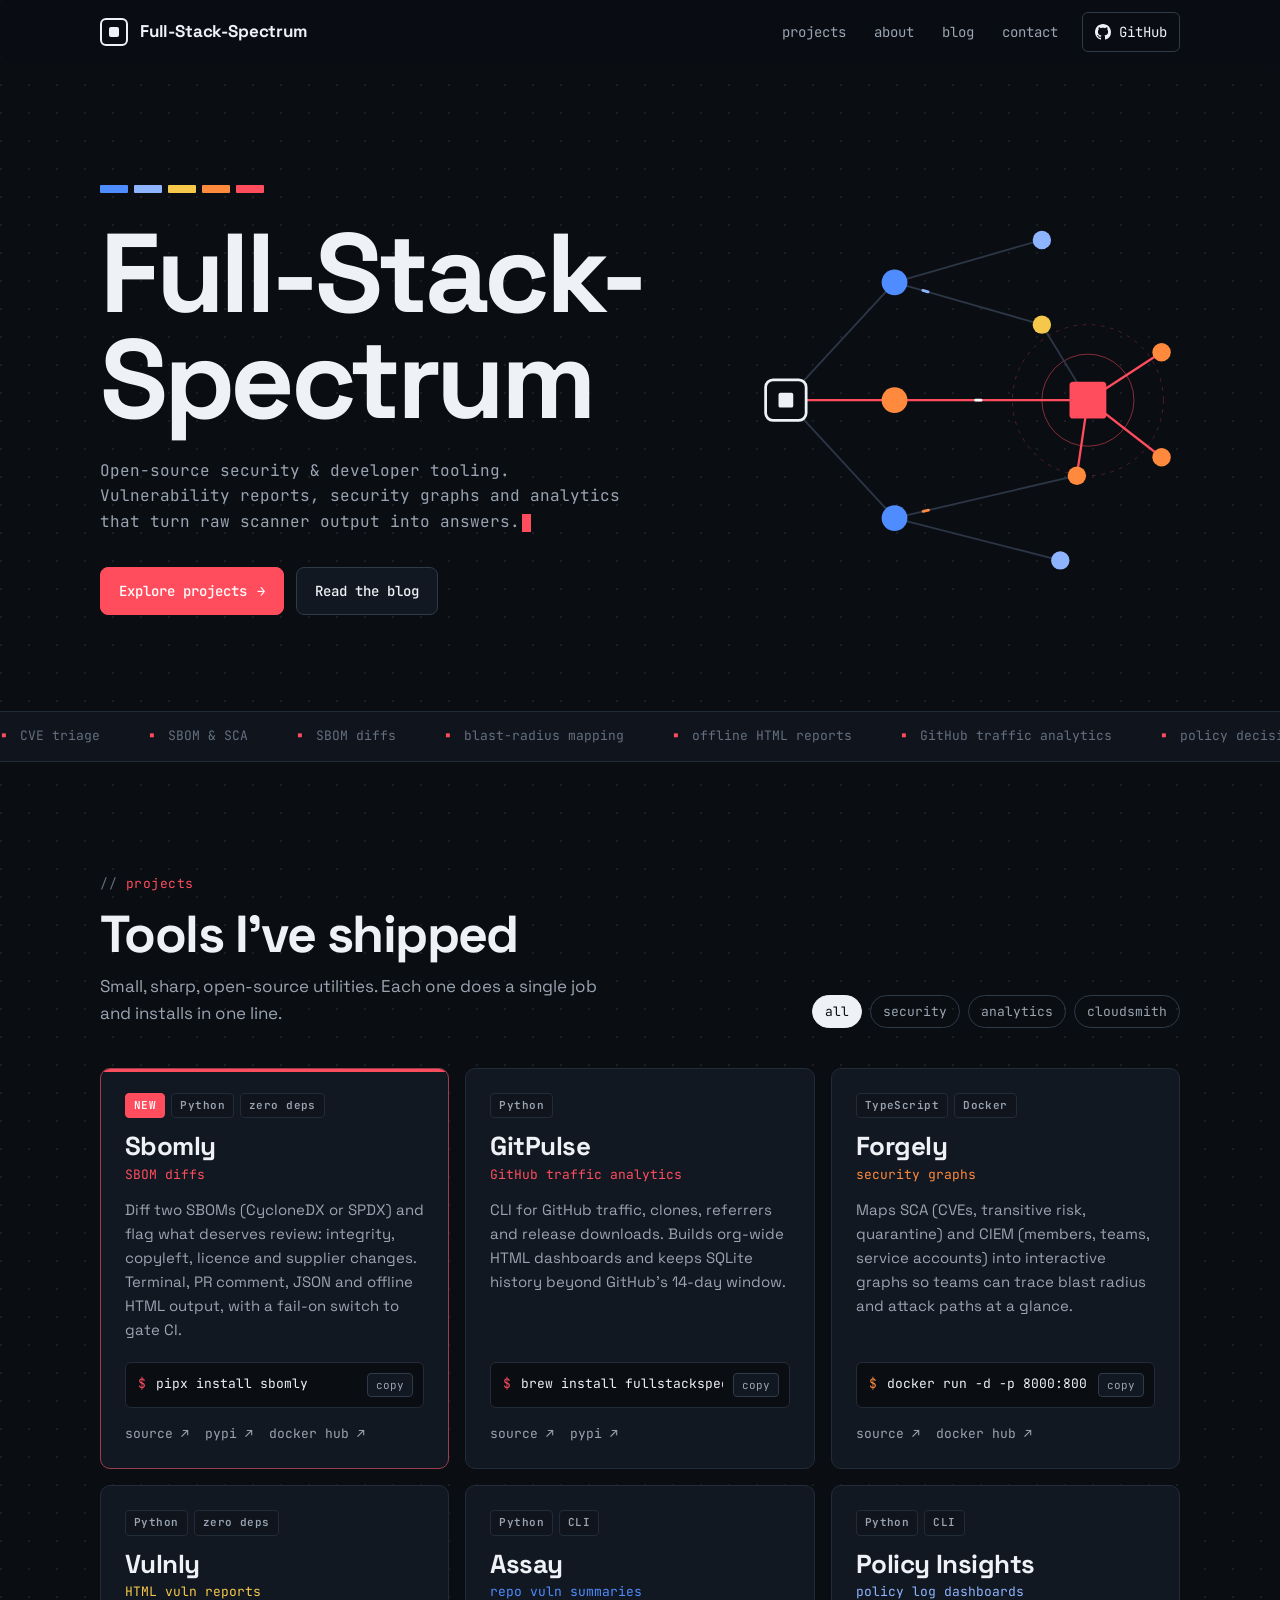
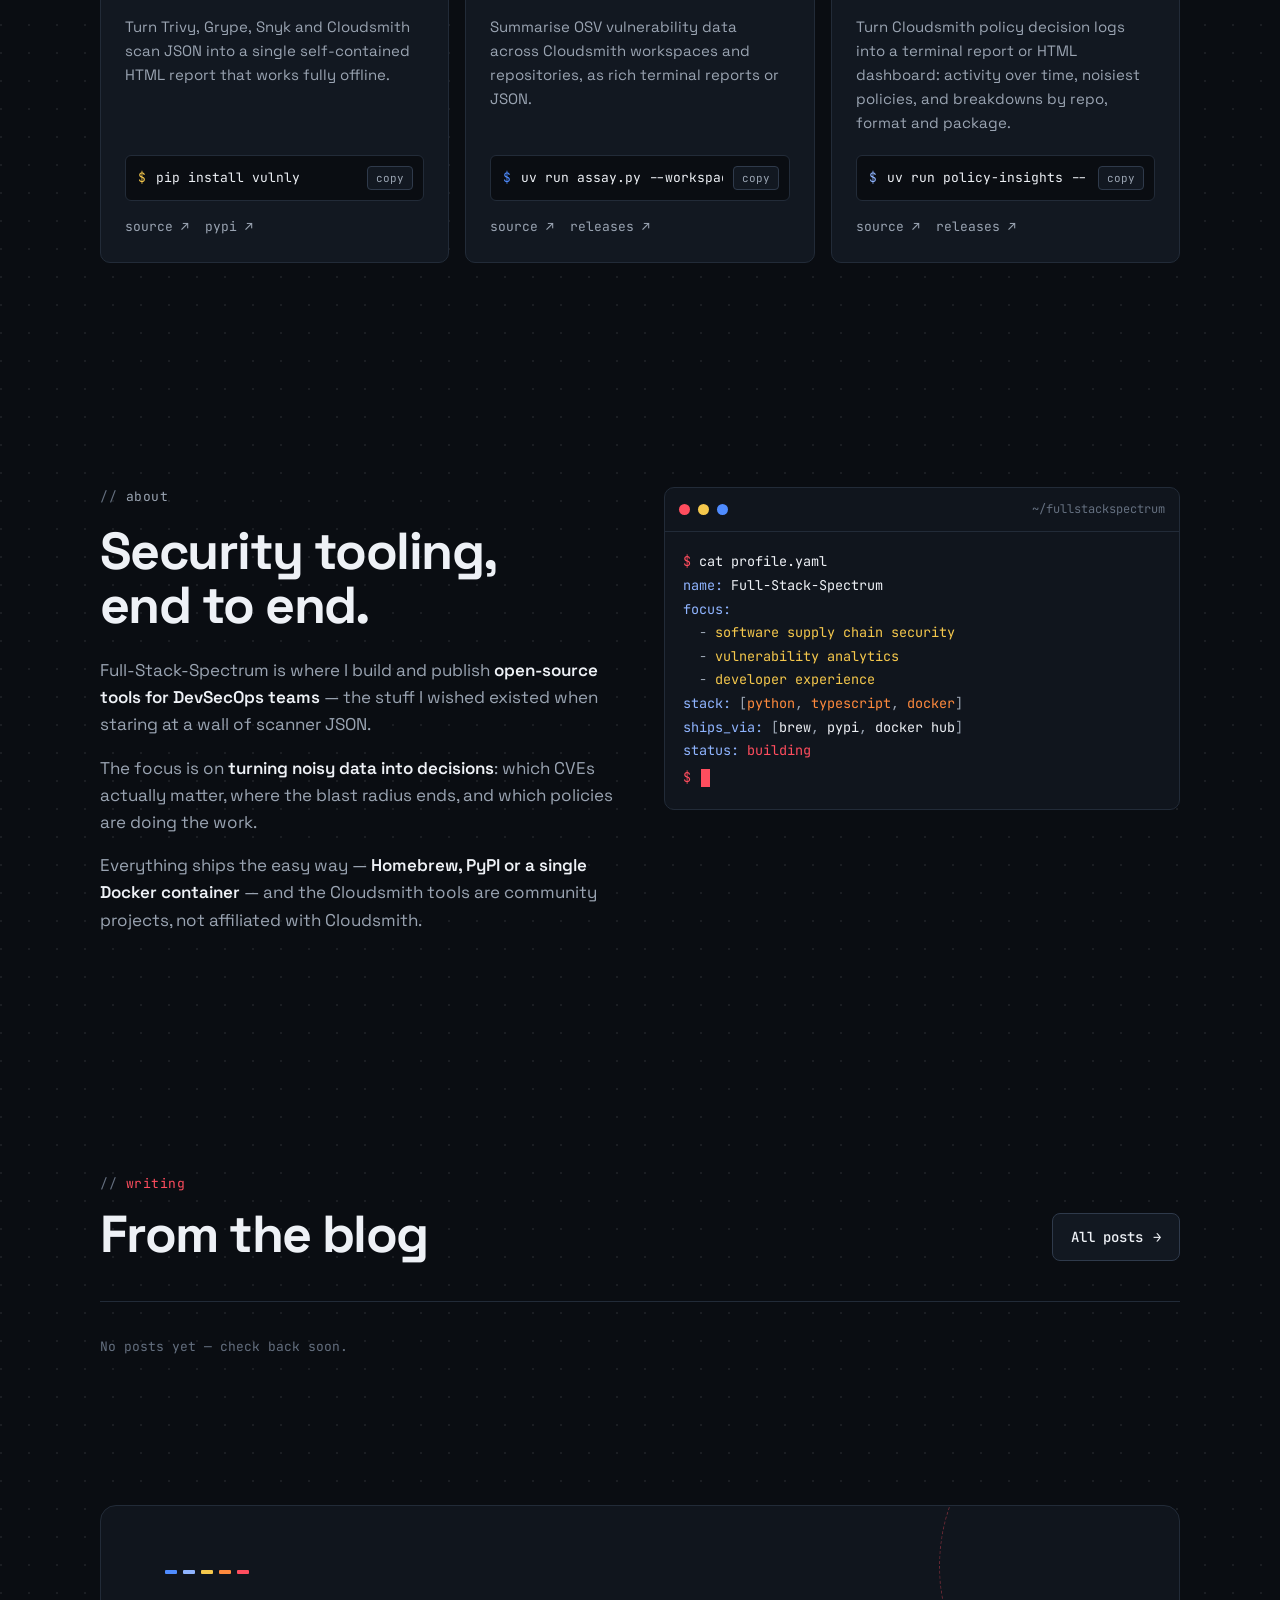
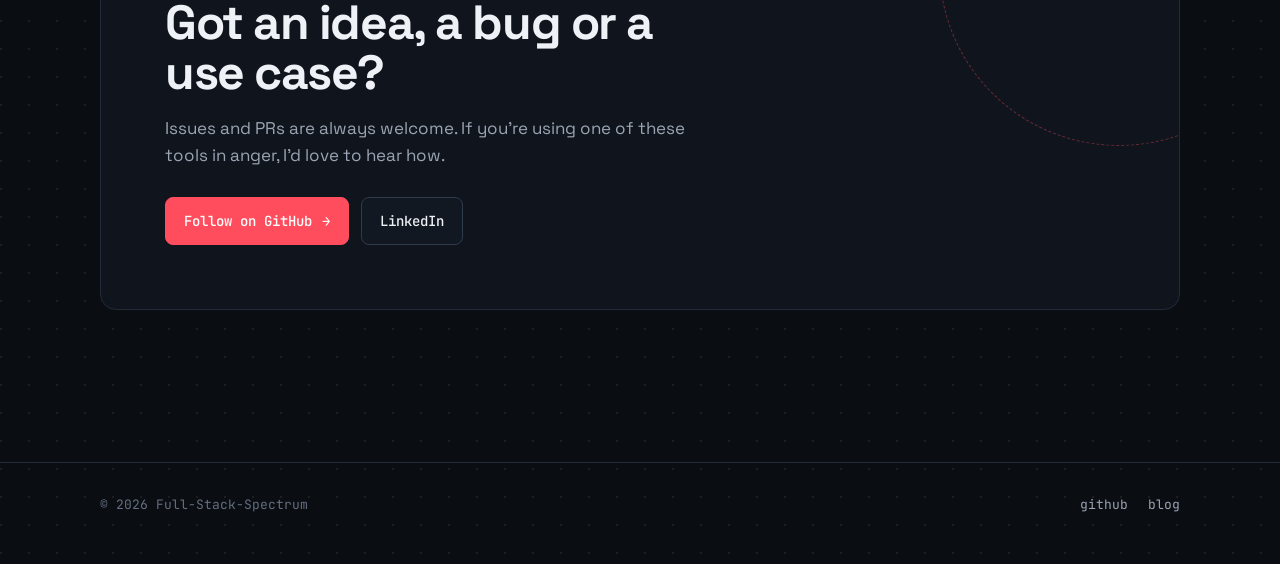
==== index.html @ 8c91f03c "Add Sbomly to the site Feature Sbomly as the newest project on the homepage and add a draft launch p" ====
<!doctype html>
<html lang="en">
<head>
  <meta charset="utf-8">
  <meta name="viewport" content="width=device-width, initial-scale=1">
  <title>Full-Stack-Spectrum — Open-source security &amp; developer tooling</title>
  <meta name="description" content="Full-Stack-Spectrum builds open-source security and developer tooling: Sbomly, GitPulse, Forgely, Vulnly, Assay and Policy Insights.">
  <meta name="theme-color" content="#0a0d12">
  <link rel="canonical" href="https://fullstackspectrum.com/">
  <link rel="icon" href="/assets/img/favicon.svg" type="image/svg+xml">

  <meta property="og:type" content="website">
  <meta property="og:title" content="Full-Stack-Spectrum">
  <meta property="og:description" content="Open-source security & developer tooling.">
  <meta property="og:url" content="https://fullstackspectrum.com/">
  <meta property="og:image" content="https://fullstackspectrum.com/assets/img/og-banner.png">
  <meta name="twitter:card" content="summary_large_image">

  <link rel="preconnect" href="https://fonts.googleapis.com">
  <link rel="preconnect" href="https://fonts.gstatic.com" crossorigin>
  <link href="https://fonts.googleapis.com/css2?family=JetBrains+Mono:wght@400;500;600&family=Space+Grotesk:wght@400;500;600;700&display=swap" rel="stylesheet">
  <link rel="stylesheet" href="/assets/css/style.css">
</head>
<body>

<header class="site-header">
  <div class="wrap">
    <a class="brand" href="/" aria-label="Full-Stack-Spectrum home">
      <span class="brand-mark" aria-hidden="true"></span>
      <span>Full-Stack-Spectrum</span>
    </a>
    <button class="nav-toggle" aria-label="Open menu" aria-expanded="false" aria-controls="nav">
      <svg width="18" height="18" viewBox="0 0 18 18" fill="none" stroke="currentColor" stroke-width="2"><path d="M2 5h14M2 13h14"/></svg>
    </button>
    <nav class="nav" id="nav">
      <a href="#projects">projects</a>
      <a href="#about">about</a>
      <a href="/blog/">blog</a>
      <a href="#contact">contact</a>
      <a class="nav-gh" href="https://github.com/fullstackspectrum" target="_blank" rel="noopener">
        <svg width="16" height="16" viewBox="0 0 16 16" fill="currentColor" aria-hidden="true"><path d="M8 0C3.58 0 0 3.58 0 8c0 3.54 2.29 6.53 5.47 7.59.4.07.55-.17.55-.38 0-.19-.01-.82-.01-1.49-2.01.37-2.53-.49-2.69-.94-.09-.23-.48-.94-.82-1.13-.28-.15-.68-.52-.01-.53.63-.01 1.08.58 1.23.82.72 1.21 1.87.87 2.33.66.07-.52.28-.87.51-1.07-1.78-.2-3.64-.89-3.64-3.95 0-.87.31-1.59.82-2.15-.08-.2-.36-1.02.08-2.12 0 0 .67-.21 2.2.82.64-.18 1.32-.27 2-.27.68 0 1.36.09 2 .27 1.53-1.04 2.2-.82 2.2-.82.44 1.1.16 1.92.08 2.12.51.56.82 1.27.82 2.15 0 3.07-1.87 3.75-3.65 3.95.29.25.54.73.54 1.48 0 1.07-.01 1.93-.01 2.2 0 .21.15.46.55.38A8.013 8.013 0 0016 8c0-4.42-3.58-8-8-8z"/></svg>
        GitHub
      </a>
    </nav>
  </div>
</header>

<main>

  <!-- Hero -->
  <section class="hero">
    <div class="wrap">
      <div>
        <div class="spectrum" aria-hidden="true"><span></span><span></span><span></span><span></span><span></span></div>
        <h1>Full-Stack-<br>Spectrum</h1>
        <p class="hero-lede">Open-source security &amp; developer tooling. Vulnerability reports, security graphs and analytics that turn raw scanner output into answers.<span class="cursor" aria-hidden="true"></span></p>
        <div class="hero-ctas">
          <a class="btn btn--primary" href="#projects">Explore projects <span class="arrow">→</span></a>
          <a class="btn" href="/blog/">Read the blog</a>
        </div>
      </div>

      <svg class="hero-graph" viewBox="0 0 480 400" role="img" aria-label="Dependency graph illustration">
        <circle class="ring ring--dash" cx="380" cy="200" r="82"/>
        <circle class="ring" cx="380" cy="200" r="50"/>

        <!-- edges -->
        <line class="edge" x1="52" y1="200" x2="170" y2="72"/>
        <line class="edge" x1="52" y1="200" x2="170" y2="328"/>
        <line class="edge" x1="170" y1="72" x2="330" y2="26"/>
        <line class="edge" x1="170" y1="72" x2="330" y2="118"/>
        <line class="edge" x1="330" y1="118" x2="380" y2="200"/>
        <line class="edge" x1="170" y1="328" x2="368" y2="282"/>
        <line class="edge" x1="170" y1="328" x2="350" y2="374"/>
        <line class="edge edge--hot" x1="52" y1="200" x2="380" y2="200"/>
        <line class="edge edge--hot" x1="380" y1="200" x2="460" y2="148"/>
        <line class="edge edge--hot" x1="380" y1="200" x2="460" y2="262"/>
        <line class="edge edge--hot" x1="380" y1="200" x2="368" y2="282"/>

        <!-- travelling pulses -->
        <path class="pulse" d="M52 200 L380 200" stroke="#fff" fill="none"/>
        <path class="pulse" d="M52 200 L170 72 L330 118" stroke="#8fb4ff" fill="none" style="animation-delay:-1.4s"/>
        <path class="pulse" d="M52 200 L170 328 L368 282" stroke="#ff8a3d" fill="none" style="animation-delay:-2.2s"/>

        <!-- nodes -->
        <g class="node"><rect x="30" y="178" width="44" height="44" rx="8" fill="#0a0d12" stroke="#eef1f6" stroke-width="3"/><rect x="44" y="192" width="16" height="16" rx="2" fill="#eef1f6"/></g>
        <circle class="node" cx="170" cy="72" r="14" fill="#4f8cff"/>
        <circle class="node" cx="170" cy="200" r="14" fill="#ff8a3d"/>
        <circle class="node" cx="170" cy="328" r="14" fill="#4f8cff"/>
        <circle class="node" cx="330" cy="26" r="10" fill="#8fb4ff"/>
        <circle class="node" cx="330" cy="118" r="10" fill="#f5c84c"/>
        <circle class="node" cx="368" cy="282" r="10" fill="#ff8a3d"/>
        <circle class="node" cx="350" cy="374" r="10" fill="#8fb4ff"/>
        <circle class="node" cx="460" cy="148" r="10" fill="#ff8a3d"/>
        <circle class="node" cx="460" cy="262" r="10" fill="#ff8a3d"/>
        <rect class="core" x="360" y="180" width="40" height="40" rx="4" fill="#ff4d5e"/>
      </svg>
    </div>
  </section>

  <div class="ticker" aria-hidden="true">
    <div class="ticker-track">
      <span>CVE triage</span><span>SBOM &amp; SCA</span><span>SBOM diffs</span><span>blast-radius mapping</span><span>offline HTML reports</span><span>GitHub traffic analytics</span><span>policy decision logs</span><span>Trivy · Grype · Snyk</span><span>OSV data</span><span>Docker · Homebrew · PyPI</span>
      <span>CVE triage</span><span>SBOM &amp; SCA</span><span>SBOM diffs</span><span>blast-radius mapping</span><span>offline HTML reports</span><span>GitHub traffic analytics</span><span>policy decision logs</span><span>Trivy · Grype · Snyk</span><span>OSV data</span><span>Docker · Homebrew · PyPI</span>
    </div>
  </div>

  <!-- Projects -->
  <section class="section" id="projects">
    <div class="wrap">
      <div class="section-head">
        <div>
          <p class="eyebrow">projects</p>
          <h2>Tools I've shipped</h2>
          <p class="section-sub">Small, sharp, open-source utilities. Each one does a single job and installs in one line.</p>
        </div>
        <div class="filters" role="group" aria-label="Filter projects">
          <button class="filter" data-filter="all" aria-pressed="true">all</button>
          <button class="filter" data-filter="security" aria-pressed="false">security</button>
          <button class="filter" data-filter="analytics" aria-pressed="false">analytics</button>
          <button class="filter" data-filter="cloudsmith" aria-pressed="false">cloudsmith</button>
        </div>
      </div>

      <div class="projects">

        <article class="card card--featured reveal" style="--accent: var(--red)" data-tags="security" data-repo="sbomly">
          <div class="card-top">
            <div class="card-tags"><span class="tag tag--new">NEW</span><span class="tag">Python</span><span class="tag">zero deps</span></div>
            <span class="stars" data-stars></span>
          </div>
          <h3><a href="https://github.com/fullstackspectrum/sbomly" target="_blank" rel="noopener">Sbomly</a></h3>
          <p class="card-kicker">SBOM diffs</p>
          <p class="card-desc">Diff two SBOMs (CycloneDX or SPDX) and flag what deserves review: integrity, copyleft, licence and supplier changes. Terminal, PR comment, JSON and offline HTML output, with a fail-on switch to gate CI.</p>
          <div class="install"><span class="prompt">$</span><code>pipx install sbomly</code><button class="copy" type="button">copy</button></div>
          <div class="card-links"><a href="https://github.com/fullstackspectrum/sbomly" target="_blank" rel="noopener">source ↗</a><a href="https://pypi.org/project/sbomly/" target="_blank" rel="noopener">pypi ↗</a><a href="https://hub.docker.com/r/fullstackspectrum/sbomly" target="_blank" rel="noopener">docker hub ↗</a></div>
        </article>

        <article class="card reveal" style="--accent: var(--red)" data-tags="analytics" data-repo="gitpulse">
          <div class="card-top">
            <div class="card-tags"><span class="tag">Python</span></div>
            <span class="stars" data-stars></span>
          </div>
          <h3><a href="https://github.com/fullstackspectrum/gitpulse" target="_blank" rel="noopener">GitPulse</a></h3>
          <p class="card-kicker">GitHub traffic analytics</p>
          <p class="card-desc">CLI for GitHub traffic, clones, referrers and release downloads. Builds org-wide HTML dashboards and keeps SQLite history beyond GitHub's 14-day window.</p>
          <div class="install"><span class="prompt">$</span><code>brew install fullstackspectrum/gitpulse/gitpulse</code><button class="copy" type="button">copy</button></div>
          <div class="card-links"><a href="https://github.com/fullstackspectrum/gitpulse" target="_blank" rel="noopener">source ↗</a><a href="https://pypi.org/project/gitpulse-analytics/" target="_blank" rel="noopener">pypi ↗</a></div>
        </article>

        <article class="card reveal" style="--accent: var(--orange)" data-tags="security cloudsmith" data-repo="Forgely">
          <div class="card-top">
            <div class="card-tags"><span class="tag">TypeScript</span><span class="tag">Docker</span></div>
            <span class="stars" data-stars></span>
          </div>
          <h3><a href="https://github.com/fullstackspectrum/Forgely" target="_blank" rel="noopener">Forgely</a></h3>
          <p class="card-kicker">security graphs</p>
          <p class="card-desc">Maps SCA (CVEs, transitive risk, quarantine) and CIEM (members, teams, service accounts) into interactive graphs so teams can trace blast radius and attack paths at a glance.</p>
          <div class="install"><span class="prompt">$</span><code>docker run -d -p 8000:8000 fullstackspectrum/forgely:latest</code><button class="copy" type="button">copy</button></div>
          <div class="card-links"><a href="https://github.com/fullstackspectrum/Forgely" target="_blank" rel="noopener">source ↗</a><a href="https://hub.docker.com/r/fullstackspectrum/forgely" target="_blank" rel="noopener">docker hub ↗</a></div>
        </article>

        <article class="card reveal" style="--accent: var(--yellow)" data-tags="security" data-repo="Vulnly">
          <div class="card-top">
            <div class="card-tags"><span class="tag">Python</span><span class="tag">zero deps</span></div>
            <span class="stars" data-stars></span>
          </div>
          <h3><a href="https://github.com/fullstackspectrum/Vulnly" target="_blank" rel="noopener">Vulnly</a></h3>
          <p class="card-kicker">HTML vuln reports</p>
          <p class="card-desc">Turn Trivy, Grype, Snyk and Cloudsmith scan JSON into a single self-contained HTML report that works fully offline.</p>
          <div class="install"><span class="prompt">$</span><code>pip install vulnly</code><button class="copy" type="button">copy</button></div>
          <div class="card-links"><a href="https://github.com/fullstackspectrum/Vulnly" target="_blank" rel="noopener">source ↗</a><a href="https://pypi.org/project/vulnly/" target="_blank" rel="noopener">pypi ↗</a></div>
        </article>

        <article class="card reveal" style="--accent: var(--blue)" data-tags="security cloudsmith" data-repo="Assay">
          <div class="card-top">
            <div class="card-tags"><span class="tag">Python</span><span class="tag">CLI</span></div>
            <span class="stars" data-stars></span>
          </div>
          <h3><a href="https://github.com/fullstackspectrum/Assay" target="_blank" rel="noopener">Assay</a></h3>
          <p class="card-kicker">repo vuln summaries</p>
          <p class="card-desc">Summarise OSV vulnerability data across Cloudsmith workspaces and repositories, as rich terminal reports or JSON.</p>
          <div class="install"><span class="prompt">$</span><code>uv run assay.py --workspace &lt;workspace&gt;</code><button class="copy" type="button">copy</button></div>
          <div class="card-links"><a href="https://github.com/fullstackspectrum/Assay" target="_blank" rel="noopener">source ↗</a><a href="https://github.com/fullstackspectrum/Assay/releases/latest" target="_blank" rel="noopener">releases ↗</a></div>
        </article>

        <article class="card reveal" style="--accent: var(--blue-soft)" data-tags="analytics cloudsmith" data-repo="policy-insights">
          <div class="card-top">
            <div class="card-tags"><span class="tag">Python</span><span class="tag">CLI</span></div>
            <span class="stars" data-stars></span>
          </div>
          <h3><a href="https://github.com/fullstackspectrum/policy-insights" target="_blank" rel="noopener">Policy Insights</a></h3>
          <p class="card-kicker">policy log dashboards</p>
          <p class="card-desc">Turn Cloudsmith policy decision logs into a terminal report or HTML dashboard: activity over time, noisiest policies, and breakdowns by repo, format and package.</p>
          <div class="install"><span class="prompt">$</span><code>uv run policy-insights --help</code><button class="copy" type="button">copy</button></div>
          <div class="card-links"><a href="https://github.com/fullstackspectrum/policy-insights" target="_blank" rel="noopener">source ↗</a><a href="https://github.com/fullstackspectrum/policy-insights/releases/latest" target="_blank" rel="noopener">releases ↗</a></div>
        </article>

      </div>
    </div>
  </section>

  <!-- About -->
  <section class="section" id="about">
    <div class="wrap about-grid">
      <div class="about-copy reveal">
        <p class="eyebrow">about</p>
        <h2 style="margin-bottom:24px">Security tooling,<br>end to end.</h2>
        <p>Full-Stack-Spectrum is where I build and publish <strong>open-source tools for DevSecOps teams</strong> — the stuff I wished existed when staring at a wall of scanner JSON.</p>
        <p>The focus is on <strong>turning noisy data into decisions</strong>: which CVEs actually matter, where the blast radius ends, and which policies are doing the work.</p>
        <p>Everything ships the easy way — <strong>Homebrew, PyPI or a single Docker container</strong> — and the Cloudsmith tools are community projects, not affiliated with Cloudsmith.</p>
      </div>
      <div class="terminal reveal" aria-label="Profile summary">
        <div class="terminal-bar"><i></i><i></i><i></i><span>~/fullstackspectrum</span></div>
<pre><span class="c-p">$</span> <span class="c-v">cat profile.yaml</span>
<span class="c-k">name:</span> <span class="c-v">Full-Stack-Spectrum</span>
<span class="c-k">focus:</span>
  - <span class="c-y">software supply chain security</span>
  - <span class="c-y">vulnerability analytics</span>
  - <span class="c-y">developer experience</span>
<span class="c-k">stack:</span> [<span class="c-o">python</span>, <span class="c-o">typescript</span>, <span class="c-o">docker</span>]
<span class="c-k">ships_via:</span> [<span class="c-v">brew</span>, <span class="c-v">pypi</span>, <span class="c-v">docker hub</span>]
<span class="c-k">status:</span> <span class="c-p">building</span>
<span class="c-p">$</span> <span class="hero-lede" style="margin:0"><span class="cursor"></span></span></pre>
      </div>
    </div>
  </section>

  <!-- Blog -->
  <section class="section" id="blog">
    <div class="wrap">
      <div class="section-head">
        <div>
          <p class="eyebrow">writing</p>
          <h2>From the blog</h2>
        </div>
        <a class="btn" href="/blog/">All posts <span class="arrow">→</span></a>
      </div>
      <div class="posts" data-posts data-limit="3"></div>
    </div>
  </section>

  <!-- Contact -->
  <section class="section" id="contact" style="padding-top:0">
    <div class="wrap">
      <div class="cta reveal">
        <div class="spectrum spectrum--sm" aria-hidden="true" style="margin-bottom:24px"><span></span><span></span><span></span><span></span><span></span></div>
        <h2>Got an idea, a bug or a use case?</h2>
        <p>Issues and PRs are always welcome. If you're using one of these tools in anger, I'd love to hear how.</p>
        <div class="hero-ctas">
          <a class="btn btn--primary" href="https://github.com/fullstackspectrum" target="_blank" rel="noopener">Follow on GitHub <span class="arrow">→</span></a>
          <a class="btn" href="https://www.linkedin.com/" target="_blank" rel="noopener">LinkedIn</a>
        </div>
      </div>
    </div>
  </section>

</main>

<footer class="site-footer">
  <div class="wrap">
    <p>© <span data-year></span> Full-Stack-Spectrum</p>
    <div class="footer-links">
      <a href="https://github.com/fullstackspectrum" target="_blank" rel="noopener">github</a>
      <a href="/blog/">blog</a>
    </div>
  </div>
</footer>

<script src="/assets/js/posts.js"></script>
<script src="/assets/js/main.js"></script>
</body>
</html>
---- assets/css/style.css ----
/* ==========================================================================
   Full-Stack-Spectrum — site styles
   Palette pulled from the LinkedIn banner.
   ========================================================================== */

:root {
  --bg: #0a0d12;
  --bg-elev: #10151d;
  --bg-card: #121821;
  --line: #222b38;
  --line-strong: #2f3a4b;
  --text: #eef1f6;
  --text-dim: #9aa4b2;
  --text-faint: #646f7f;

  --blue: #4f8cff;
  --blue-soft: #8fb4ff;
  --yellow: #f5c84c;
  --orange: #ff8a3d;
  --red: #ff4d5e;

  --font-display: "Space Grotesk", system-ui, sans-serif;
  --font-mono: "JetBrains Mono", ui-monospace, SFMono-Regular, Menlo, monospace;

  --radius: 10px;
  --max: 1160px;
  --gutter: clamp(16px, 4vw, 40px);
}

*, *::before, *::after { box-sizing: border-box; }

html { scroll-behavior: smooth; -webkit-text-size-adjust: 100%; }

body {
  margin: 0;
  background-color: var(--bg);
  background-image: radial-gradient(circle at 1px 1px, rgba(255,255,255,0.07) 1px, transparent 0);
  background-size: 28px 28px;
  color: var(--text);
  font-family: var(--font-display);
  font-size: 17px;
  line-height: 1.6;
  -webkit-font-smoothing: antialiased;
  overflow-x: hidden;
}

a { color: var(--blue-soft); text-decoration: none; }
a:hover { color: var(--text); }
img, svg { display: block; max-width: 100%; }
code, pre, kbd { font-family: var(--font-mono); }

::selection { background: var(--red); color: #fff; }

:focus-visible { outline: 2px solid var(--blue); outline-offset: 3px; border-radius: 4px; }

.wrap { width: 100%; max-width: var(--max); margin: 0 auto; padding: 0 var(--gutter); }

.mono { font-family: var(--font-mono); }

/* Spectrum bar ---------------------------------------------------------- */
.spectrum { display: flex; gap: 6px; }
.spectrum span { width: 28px; height: 8px; border-radius: 1px; }
.spectrum span:nth-child(1) { background: var(--blue); }
.spectrum span:nth-child(2) { background: var(--blue-soft); }
.spectrum span:nth-child(3) { background: var(--yellow); }
.spectrum span:nth-child(4) { background: var(--orange); }
.spectrum span:nth-child(5) { background: var(--red); }
.spectrum--sm span { width: 12px; height: 4px; }

/* Header ---------------------------------------------------------------- */
.site-header {
  position: sticky; top: 0; z-index: 50;
  background: rgba(10, 13, 18, 0.72);
  backdrop-filter: blur(12px);
  -webkit-backdrop-filter: blur(12px);
  border-bottom: 1px solid transparent;
  transition: border-color .2s;
}
.site-header.scrolled { border-bottom-color: var(--line); }
.site-header .wrap { display: flex; align-items: center; justify-content: space-between; height: 64px; }

.brand { display: flex; align-items: center; gap: 12px; color: var(--text); font-weight: 700; letter-spacing: -0.01em; }
.brand:hover { color: var(--text); }
.brand-mark {
  width: 28px; height: 28px; border: 2px solid var(--text); border-radius: 6px;
  display: grid; place-items: center;
}
.brand-mark::after { content: ""; width: 10px; height: 10px; background: var(--text); border-radius: 2px; transition: background .2s; }
.brand:hover .brand-mark::after { background: var(--red); }

.nav { display: flex; align-items: center; gap: 4px; }
.nav a {
  font-family: var(--font-mono); font-size: 14px; color: var(--text-dim);
  padding: 8px 12px; border-radius: 6px;
}
.nav a:hover, .nav a[aria-current="page"] { color: var(--text); background: var(--bg-card); }
.nav .nav-gh {
  margin-left: 8px; border: 1px solid var(--line-strong); color: var(--text);
  display: inline-flex; align-items: center; gap: 8px;
}
.nav .nav-gh:hover { border-color: var(--text-dim); }
.nav-toggle { display: none; }

@media (max-width: 720px) {
  .nav-toggle {
    display: grid; place-items: center; width: 40px; height: 40px;
    background: none; border: 1px solid var(--line-strong); border-radius: 8px; color: var(--text); cursor: pointer;
  }
  .nav {
    position: absolute; top: 64px; left: 0; right: 0;
    flex-direction: column; align-items: stretch; gap: 0;
    background: var(--bg); border-bottom: 1px solid var(--line);
    padding: 8px var(--gutter) 16px;
    display: none;
  }
  .nav.open { display: flex; }
  .nav a { padding: 12px; }
  .nav .nav-gh { margin: 8px 0 0; justify-content: center; }
}

/* Hero ------------------------------------------------------------------ */
.hero { padding: clamp(56px, 10vw, 120px) 0 clamp(48px, 8vw, 96px); position: relative; }
.hero .wrap { display: grid; grid-template-columns: 1.15fr 0.85fr; gap: 40px; align-items: center; }

.hero h1 {
  font-size: clamp(48px, 9vw, 112px);
  line-height: 0.95; letter-spacing: -0.04em; font-weight: 700;
  margin: 28px 0 24px;
}
.hero h1 .glitch { position: relative; display: inline-block; }

.hero-lede {
  font-family: var(--font-mono); font-size: clamp(14px, 1.6vw, 16px);
  color: var(--text-dim); max-width: 52ch; margin: 0 0 32px;
}
.hero-lede .cursor {
  display: inline-block; width: 9px; height: 1.1em; background: var(--red);
  vertical-align: text-bottom; margin-left: 2px; animation: blink 1.1s steps(1) infinite;
}
@keyframes blink { 50% { opacity: 0; } }

.hero-ctas { display: flex; flex-wrap: wrap; gap: 12px; }

.btn {
  display: inline-flex; align-items: center; gap: 10px;
  font-family: var(--font-mono); font-size: 14px; font-weight: 500;
  padding: 12px 18px; border-radius: 8px; border: 1px solid var(--line-strong);
  color: var(--text); background: var(--bg-card);
  transition: transform .15s, border-color .15s, background .15s;
}
.btn:hover { color: var(--text); border-color: var(--text-dim); transform: translateY(-1px); }
.btn--primary { background: var(--red); border-color: var(--red); color: #fff; }
.btn--primary:hover { background: #ff6371; border-color: #ff6371; color: #fff; }
.btn .arrow { transition: transform .15s; }
.btn:hover .arrow { transform: translateX(3px); }

.hero-graph { width: 100%; max-width: 480px; justify-self: end; }
.hero-graph .edge { stroke: #2c3646; stroke-width: 2; }
.hero-graph .edge--hot { stroke: var(--red); stroke-width: 2.5; }
.hero-graph .pulse {
  stroke-dasharray: 6 200; stroke-dashoffset: 0; stroke-width: 3; stroke-linecap: round;
  animation: travel 3.2s linear infinite;
}
@keyframes travel { to { stroke-dashoffset: -206; } }
.hero-graph .ring { fill: none; stroke: var(--red); opacity: .55; }
.hero-graph .ring--dash { stroke-dasharray: 4 6; opacity: .3; animation: spin 40s linear infinite; transform-origin: 380px 200px; }
@keyframes spin { to { transform: rotate(360deg); } }
.hero-graph .node { transition: transform .3s; transform-box: fill-box; transform-origin: center; }
.hero-graph .node:hover { transform: scale(1.3); }
.hero-graph .core { animation: corePulse 2.4s ease-in-out infinite; transform-box: fill-box; transform-origin: center; }
@keyframes corePulse { 50% { transform: scale(1.08); } }

@media (max-width: 900px) {
  .hero .wrap { grid-template-columns: 1fr; }
  .hero-graph { justify-self: start; max-width: 420px; order: -1; margin-bottom: -8px; }
}

/* Ticker ---------------------------------------------------------------- */
.ticker {
  border-top: 1px solid var(--line); border-bottom: 1px solid var(--line);
  background: var(--bg-elev); overflow: hidden; white-space: nowrap;
  font-family: var(--font-mono); font-size: 13px; color: var(--text-faint);
}
.ticker-track { display: inline-flex; gap: 48px; padding: 14px 0; animation: marquee 40s linear infinite; }
.ticker-track span::before { content: "▪"; color: var(--red); margin-right: 12px; }
@keyframes marquee { to { transform: translateX(-50%); } }

/* Sections -------------------------------------------------------------- */
.section { padding: clamp(64px, 10vw, 112px) 0; }
.section-head { display: flex; align-items: end; justify-content: space-between; gap: 24px; flex-wrap: wrap; margin-bottom: 40px; }
.eyebrow { font-family: var(--font-mono); font-size: 13px; color: var(--red); letter-spacing: .04em; margin: 0 0 12px; }
.eyebrow::before { content: "// "; color: var(--text-faint); }
.section h2 { font-size: clamp(32px, 5vw, 52px); line-height: 1.05; letter-spacing: -0.03em; margin: 0; }
.section-sub { color: var(--text-dim); max-width: 48ch; margin: 12px 0 0; }

/* Project filter -------------------------------------------------------- */
.filters { display: flex; flex-wrap: wrap; gap: 8px; }
.filter {
  font-family: var(--font-mono); font-size: 13px; cursor: pointer;
  padding: 7px 12px; border-radius: 999px;
  background: transparent; border: 1px solid var(--line-strong); color: var(--text-dim);
}
.filter:hover { color: var(--text); }
.filter[aria-pressed="true"] { background: var(--text); border-color: var(--text); color: var(--bg); }

/* Project cards --------------------------------------------------------- */
.projects { display: grid; grid-template-columns: repeat(auto-fill, minmax(min(100%, 340px), 1fr)); gap: 16px; }

.card {
  --accent: var(--blue);
  position: relative; display: flex; flex-direction: column;
  background: var(--bg-card); border: 1px solid var(--line); border-radius: var(--radius);
  padding: 24px; overflow: hidden;
  transition: border-color .2s, transform .2s;
}
.card::before {
  content: ""; position: absolute; inset: 0 0 auto 0; height: 3px; background: var(--accent);
  transform: scaleX(0); transform-origin: left; transition: transform .35s ease;
}
.card::after {
  content: ""; position: absolute; inset: 0; pointer-events: none; opacity: 0; transition: opacity .3s;
  background: radial-gradient(400px circle at var(--mx, 50%) var(--my, 0%), color-mix(in srgb, var(--accent) 12%, transparent), transparent 60%);
}
.card:hover { border-color: var(--line-strong); transform: translateY(-3px); }
.card:hover::before { transform: scaleX(1); }
.card:hover::after { opacity: 1; }
.card[hidden] { display: none; }

.card--featured { border-color: color-mix(in srgb, var(--red) 55%, var(--line)); }
.card--featured::before { transform: scaleX(1); }

.card-top { display: flex; align-items: center; justify-content: space-between; gap: 12px; margin-bottom: 14px; }
.card-tags { display: flex; gap: 6px; flex-wrap: wrap; }
.tag {
  font-family: var(--font-mono); font-size: 11px; font-weight: 600; letter-spacing: .04em;
  padding: 3px 8px; border-radius: 4px; background: var(--bg-elev); color: var(--text-dim); border: 1px solid var(--line);
}
.tag--new { background: var(--red); color: #fff; border-color: var(--red); }
.stars { font-family: var(--font-mono); font-size: 12px; color: var(--text-faint); display: inline-flex; align-items: center; gap: 5px; }

.card h3 { font-size: 26px; letter-spacing: -0.02em; margin: 0 0 4px; line-height: 1.1; }
.card h3 a { color: var(--text); }
.card h3 a::after { content: ""; position: absolute; inset: 0; z-index: 1; }
.card-kicker { font-family: var(--font-mono); font-size: 13px; color: var(--accent); margin: 0 0 12px; }
.card-desc { color: var(--text-dim); font-size: 15px; margin: 0 0 20px; flex: 1; }

.install {
  position: relative; z-index: 2;
  display: flex; align-items: center; gap: 10px;
  background: var(--bg); border: 1px solid var(--line); border-radius: 6px;
  padding: 10px 10px 10px 12px; font-family: var(--font-mono); font-size: 13px;
}
.install code { flex: 1; min-width: 0; overflow-x: auto; white-space: nowrap; color: var(--text); scrollbar-width: none; }
.install code::-webkit-scrollbar { display: none; }
.install .prompt { color: var(--accent); user-select: none; }
.copy {
  flex: none; cursor: pointer; font-family: var(--font-mono); font-size: 11px;
  background: var(--bg-card); color: var(--text-dim); border: 1px solid var(--line-strong);
  border-radius: 4px; padding: 4px 8px;
}
.copy:hover { color: var(--text); }
.copy.done { color: var(--bg); background: var(--yellow); border-color: var(--yellow); }

.card-links { position: relative; z-index: 2; display: flex; gap: 16px; margin-top: 16px; font-family: var(--font-mono); font-size: 13px; }
.card-links a { color: var(--text-dim); }
.card-links a:hover { color: var(--text); }

/* About / stack --------------------------------------------------------- */
.about-grid { display: grid; grid-template-columns: 1fr 1fr; gap: 48px; align-items: start; }
.about-copy p { color: var(--text-dim); margin: 0 0 16px; }
.about-copy strong { color: var(--text); font-weight: 600; }

.terminal {
  background: var(--bg-elev); border: 1px solid var(--line); border-radius: var(--radius); overflow: hidden;
  font-family: var(--font-mono); font-size: 13.5px;
}
.terminal-bar { display: flex; align-items: center; gap: 8px; padding: 12px 14px; border-bottom: 1px solid var(--line); }
.terminal-bar i { width: 11px; height: 11px; border-radius: 50%; background: var(--line-strong); }
.terminal-bar i:nth-child(1) { background: var(--red); }
.terminal-bar i:nth-child(2) { background: var(--yellow); }
.terminal-bar i:nth-child(3) { background: var(--blue); }
.terminal-bar span { margin-left: auto; color: var(--text-faint); font-size: 12px; }
.terminal pre { margin: 0; padding: 18px; white-space: pre-wrap; color: var(--text-dim); line-height: 1.75; }
.terminal .c-p { color: var(--red); }
.terminal .c-k { color: var(--blue-soft); }
.terminal .c-v { color: var(--text); }
.terminal .c-y { color: var(--yellow); }
.terminal .c-o { color: var(--orange); }

@media (max-width: 860px) { .about-grid { grid-template-columns: 1fr; gap: 32px; } }

/* Blog list ------------------------------------------------------------- */
.posts { display: grid; border-top: 1px solid var(--line); }
.post-row {
  display: grid; grid-template-columns: 140px 1fr auto; gap: 24px; align-items: baseline;
  padding: 22px 0; border-bottom: 1px solid var(--line); color: var(--text);
  transition: padding .2s, background .2s;
}
.post-row:hover { color: var(--text); padding-left: 12px; padding-right: 12px; background: var(--bg-card); }
.post-date { font-family: var(--font-mono); font-size: 13px; color: var(--text-faint); }
.post-title { font-size: 21px; font-weight: 600; letter-spacing: -0.01em; }
.post-excerpt { display: block; font-size: 15px; color: var(--text-dim); font-weight: 400; margin-top: 4px; }
.post-arrow { font-family: var(--font-mono); color: var(--text-faint); transition: color .2s, transform .2s; }
.post-row:hover .post-arrow { color: var(--red); transform: translateX(4px); }

@media (max-width: 640px) {
  .post-row { grid-template-columns: 1fr; gap: 4px; }
  .post-arrow { display: none; }
}

/* CTA / contact --------------------------------------------------------- */
.cta {
  border: 1px solid var(--line); border-radius: 16px; background: var(--bg-elev);
  padding: clamp(32px, 6vw, 64px); position: relative; overflow: hidden;
}
.cta::before {
  content: ""; position: absolute; right: -120px; top: -120px; width: 360px; height: 360px; border-radius: 50%;
  border: 1px dashed color-mix(in srgb, var(--red) 40%, transparent);
}
.cta h2 { font-size: clamp(30px, 5vw, 48px); letter-spacing: -0.03em; line-height: 1.05; margin: 0 0 16px; max-width: 18ch; }
.cta p { color: var(--text-dim); margin: 0 0 28px; max-width: 50ch; }

/* Footer ---------------------------------------------------------------- */
.site-footer { border-top: 1px solid var(--line); padding: 32px 0 48px; margin-top: 40px; }
.site-footer .wrap { display: flex; justify-content: space-between; align-items: center; gap: 16px; flex-wrap: wrap; }
.site-footer p { margin: 0; font-family: var(--font-mono); font-size: 13px; color: var(--text-faint); }
.footer-links { display: flex; gap: 20px; font-family: var(--font-mono); font-size: 13px; }
.footer-links a { color: var(--text-dim); }

/* Article (blog post) --------------------------------------------------- */
.article { padding: clamp(48px, 8vw, 96px) 0; }
.article .wrap { max-width: 760px; }
.article-back { font-family: var(--font-mono); font-size: 13px; color: var(--text-dim); display: inline-block; margin-bottom: 32px; }
.article-meta { font-family: var(--font-mono); font-size: 13px; color: var(--text-faint); margin: 20px 0 12px; display: flex; gap: 16px; flex-wrap: wrap; }
.article h1 { font-size: clamp(36px, 6vw, 60px); line-height: 1.02; letter-spacing: -0.035em; margin: 0 0 24px; }
.article-body { font-size: 18px; line-height: 1.75; color: #c9d0db; }
.article-body h2 { color: var(--text); font-size: 28px; letter-spacing: -0.02em; margin: 48px 0 12px; }
.article-body h3 { color: var(--text); font-size: 21px; margin: 36px 0 8px; }
.article-body a { color: var(--blue-soft); border-bottom: 1px solid color-mix(in srgb, var(--blue-soft) 40%, transparent); }
.article-body a:hover { border-bottom-color: var(--blue-soft); }
.article-body :not(pre) > code { font-size: .88em; background: var(--bg-card); border: 1px solid var(--line); padding: 2px 6px; border-radius: 4px; color: var(--text); }
.article-body pre {
  background: var(--bg-elev); border: 1px solid var(--line); border-radius: 8px;
  padding: 18px; overflow-x: auto; font-size: 14px; line-height: 1.6; color: var(--text);
}
.article-body blockquote { margin: 24px 0; padding: 4px 0 4px 20px; border-left: 3px solid var(--red); color: var(--text-dim); }
.article-body ul, .article-body ol { padding-left: 22px; }
.article-body li { margin: 6px 0; }
.article-body hr { border: 0; height: 1px; background: var(--line); margin: 48px 0; }

/* Reveal on scroll ------------------------------------------------------ */
.reveal { opacity: 0; transform: translateY(16px); transition: opacity .6s ease, transform .6s ease; }
.reveal.in { opacity: 1; transform: none; }

@media (prefers-reduced-motion: reduce) {
  *, *::before, *::after { animation: none !important; transition: none !important; }
  .reveal { opacity: 1; transform: none; }
  html { scroll-behavior: auto; }
}
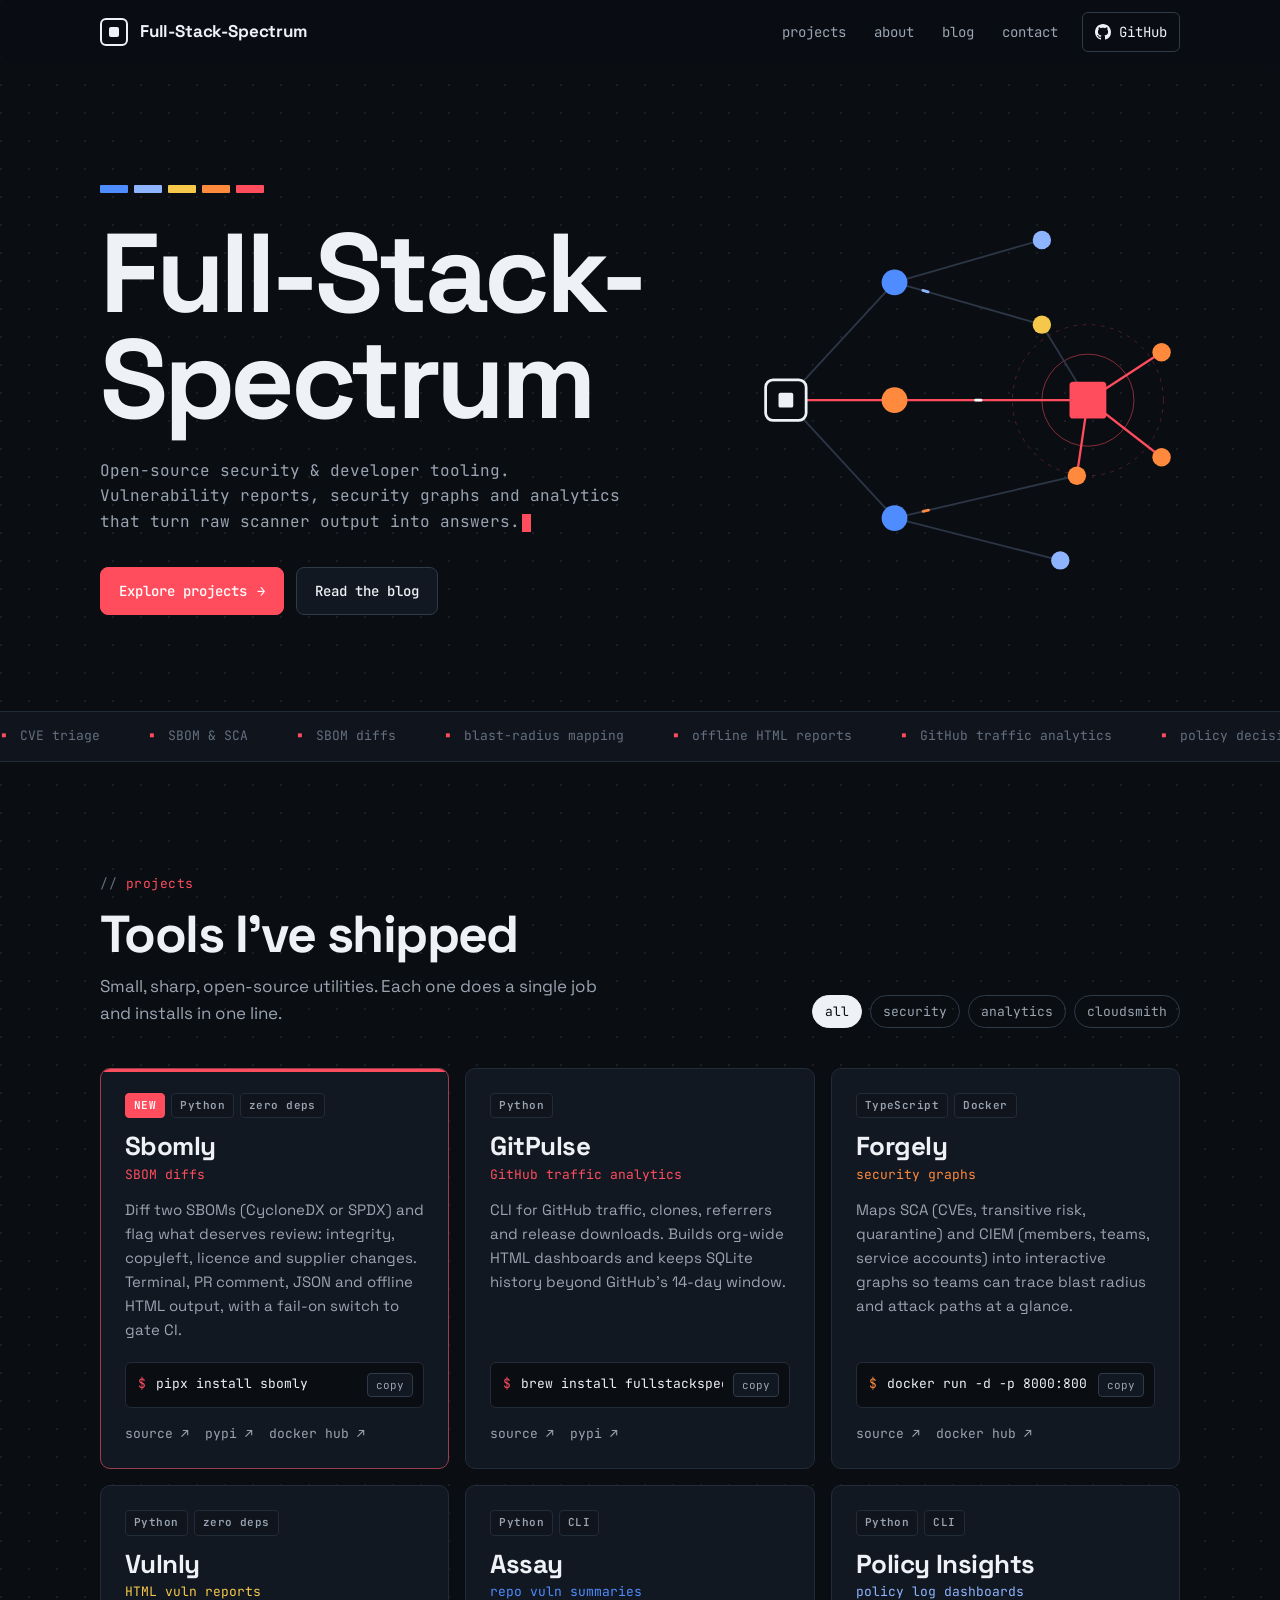
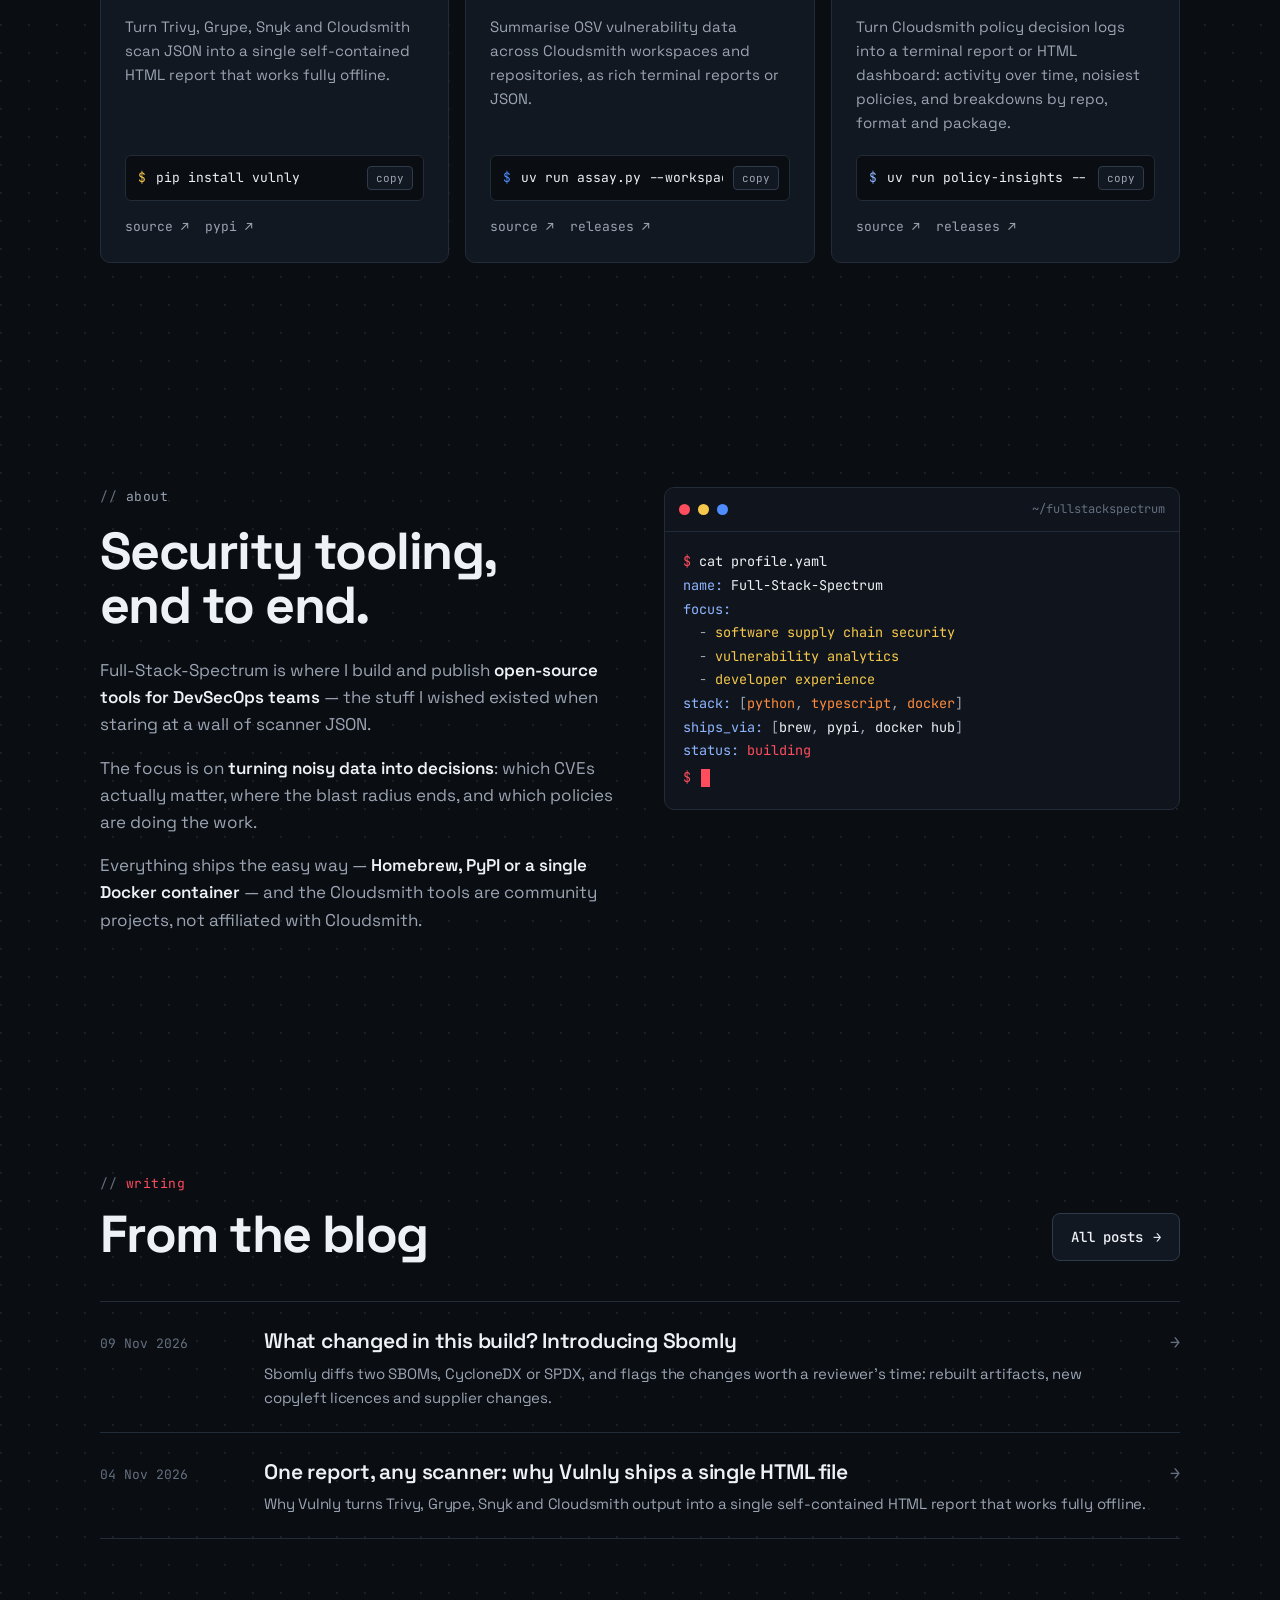
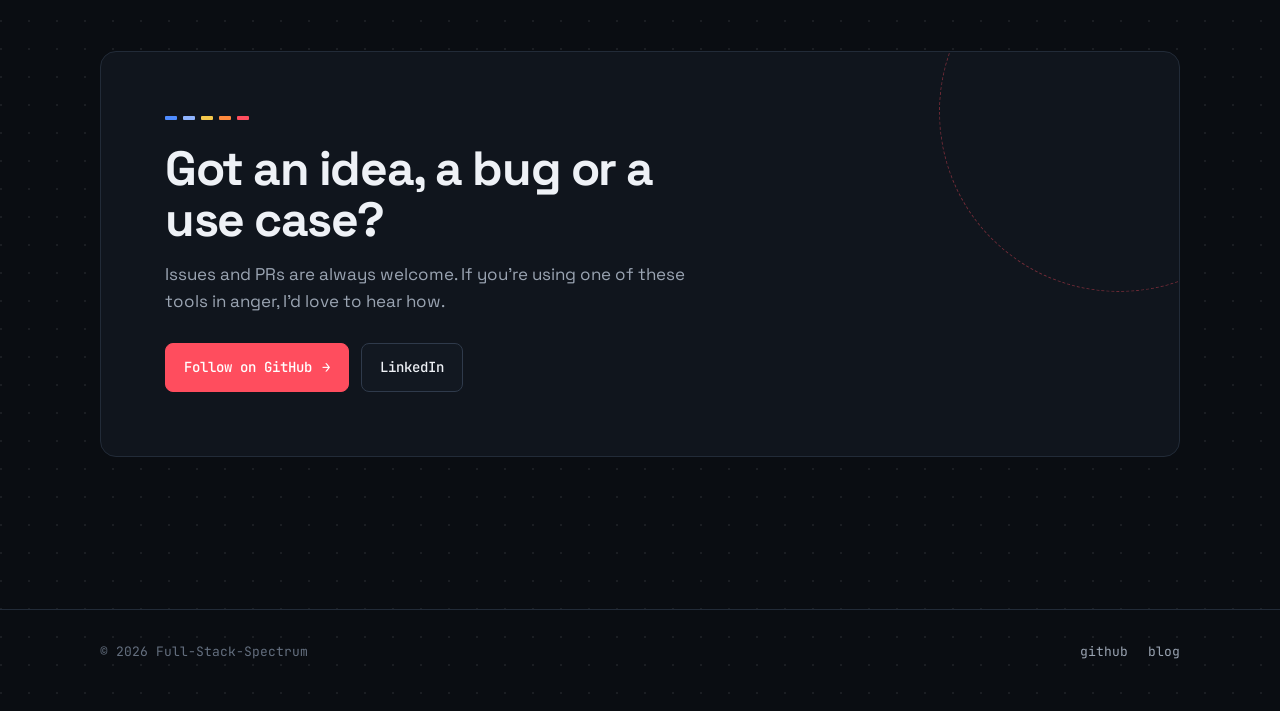
==== commit 12484d1c: "Publish the 'Why I built Full-Stack-Spectrum' intro post and fix LinkedIn link Co-Authored-By: Claud" ====
--- a/index.html
+++ b/index.html
@@ -249,7 +249,7 @@
         <p>Issues and PRs are always welcome. If you're using one of these tools in anger, I'd love to hear how.</p>
         <div class="hero-ctas">
           <a class="btn btn--primary" href="https://github.com/fullstackspectrum" target="_blank" rel="noopener">Follow on GitHub <span class="arrow">→</span></a>
-          <a class="btn" href="https://www.linkedin.com/" target="_blank" rel="noopener">LinkedIn</a>
+          <a class="btn" href="https://www.linkedin.com/in/colinmoynes/" target="_blank" rel="noopener">LinkedIn</a>
         </div>
       </div>
     </div>
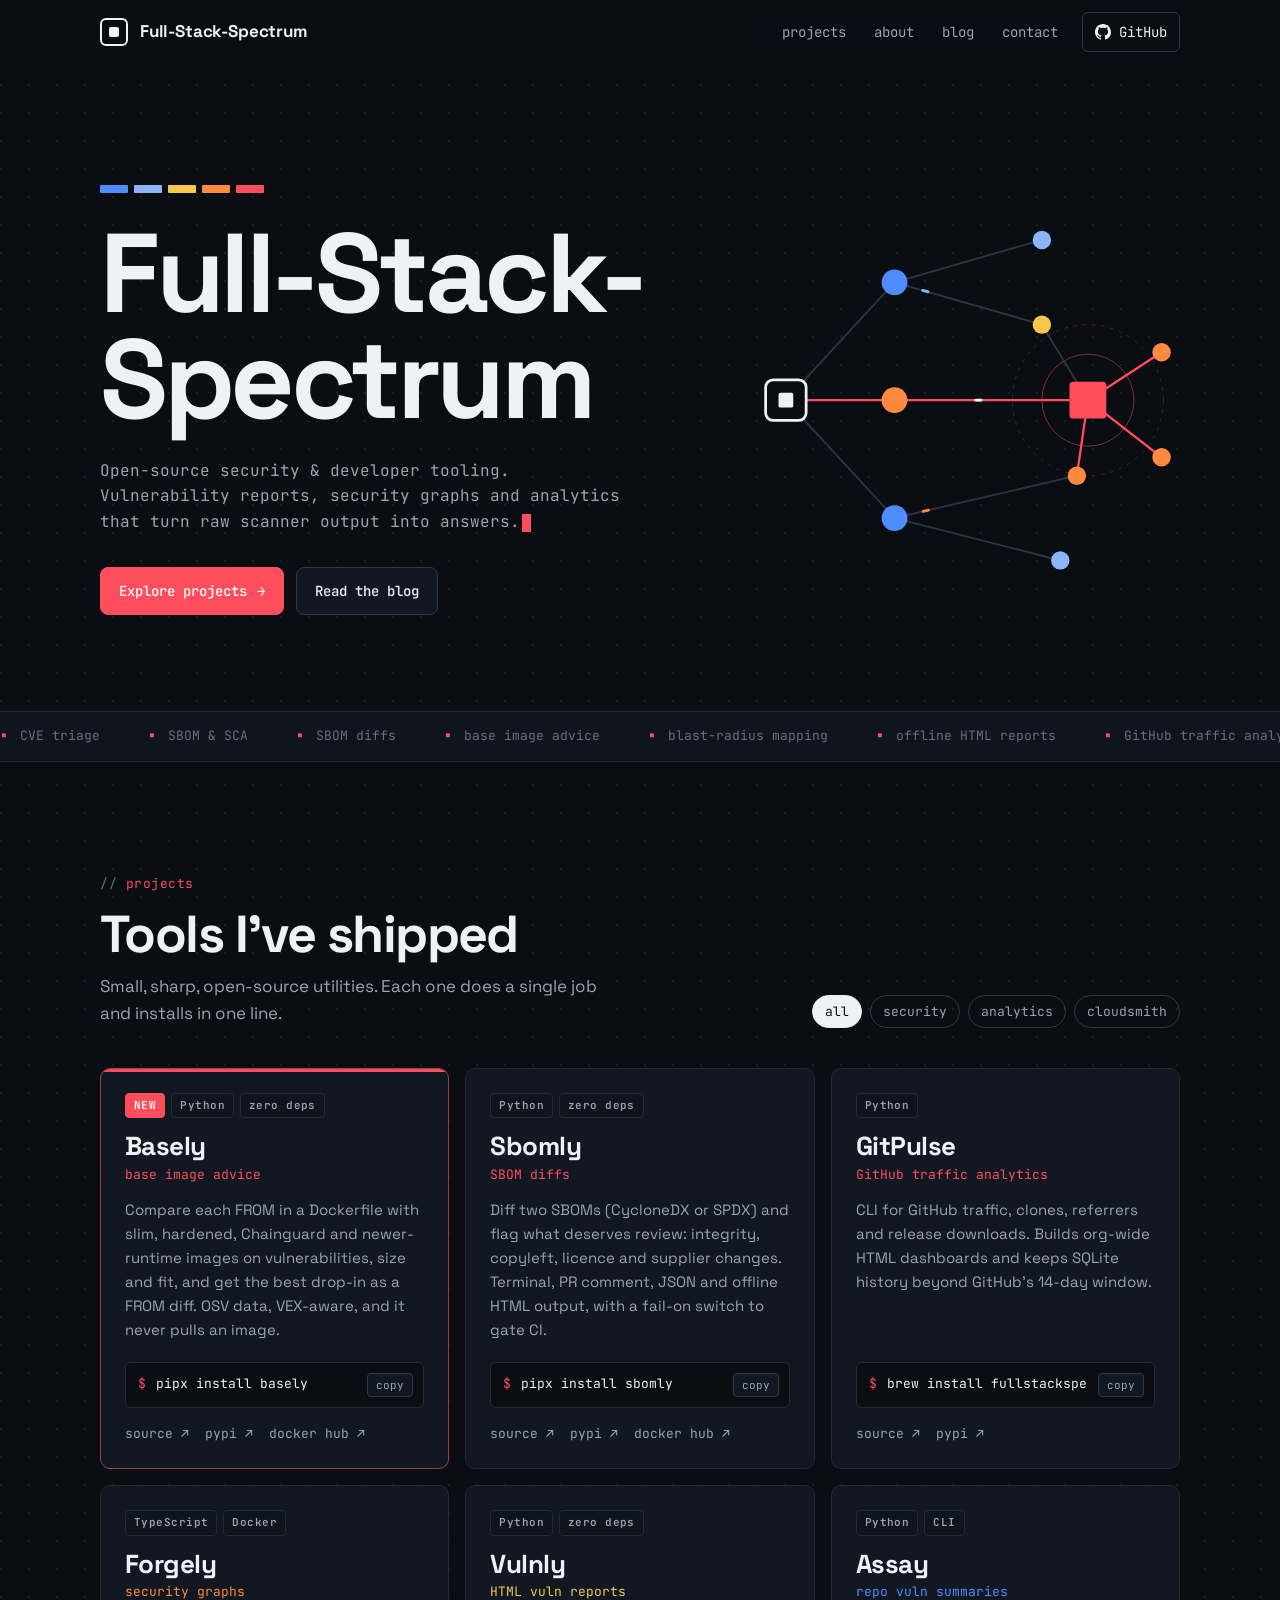
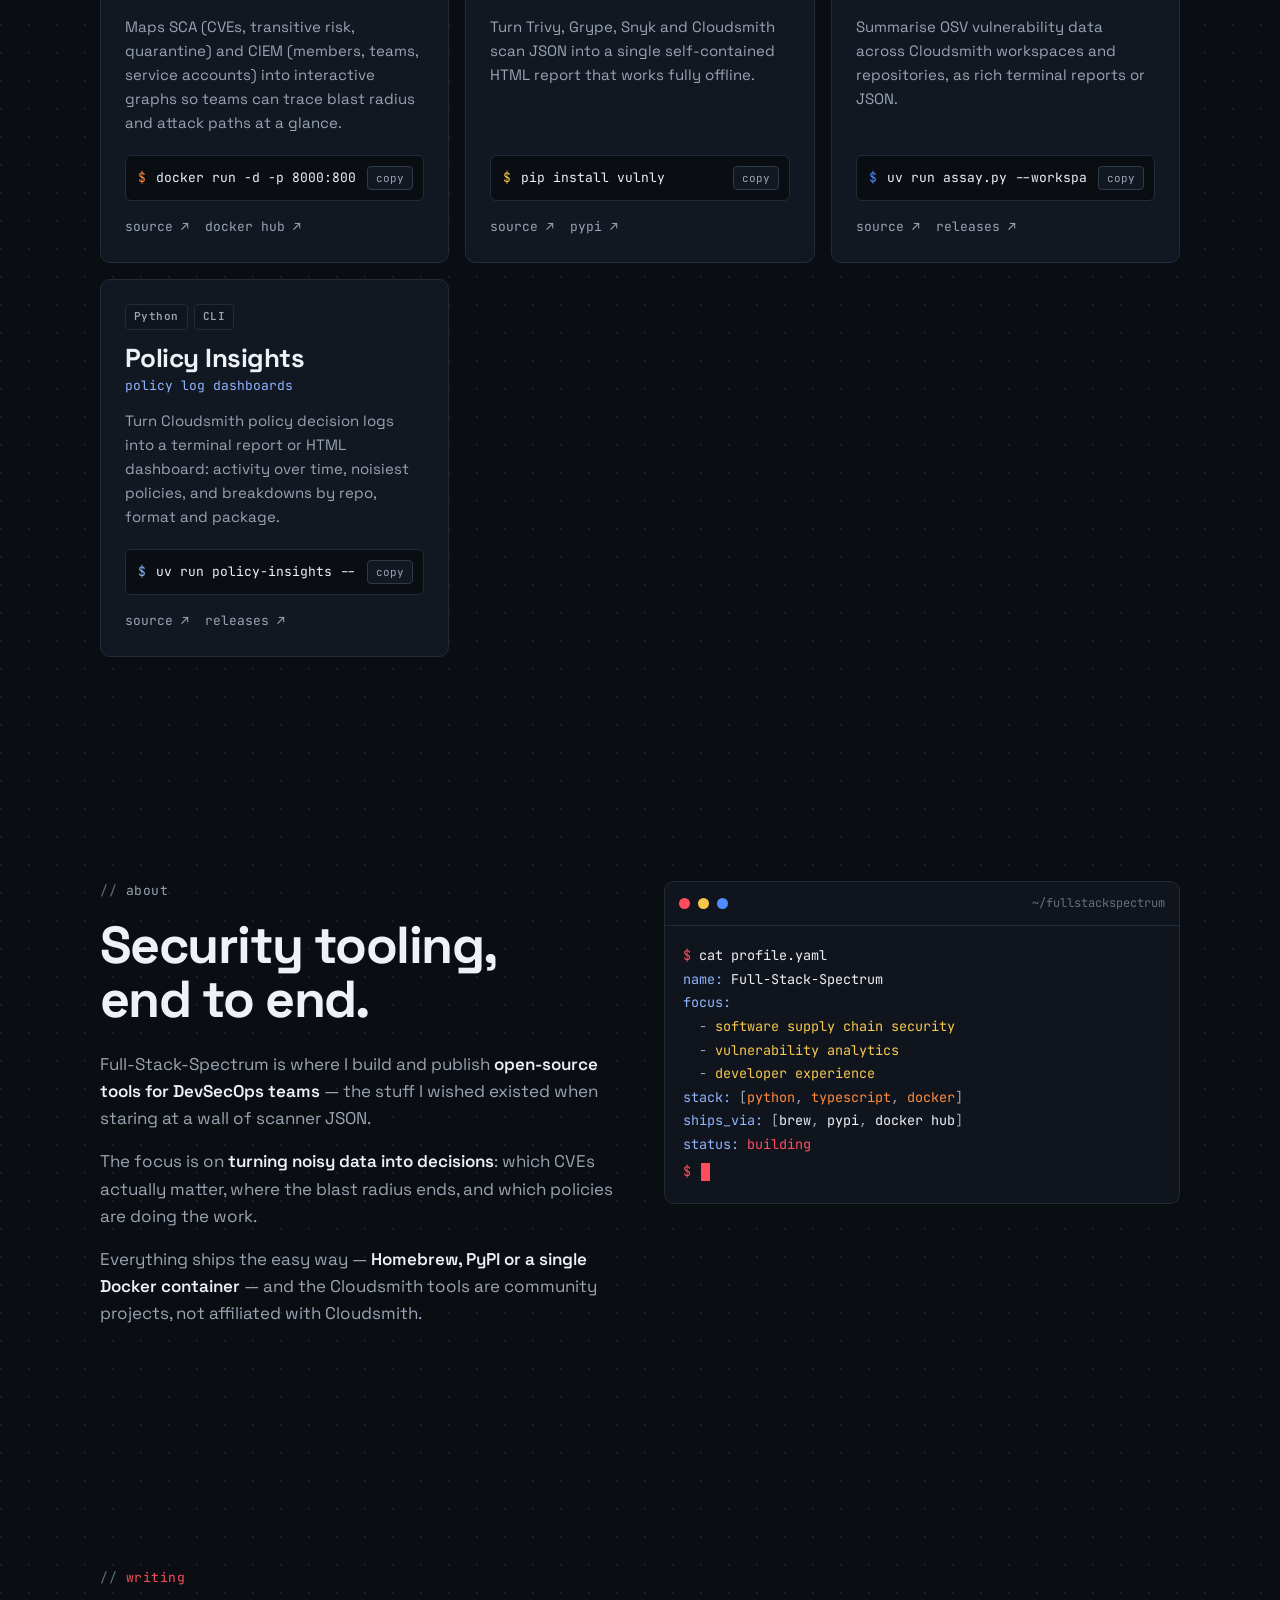
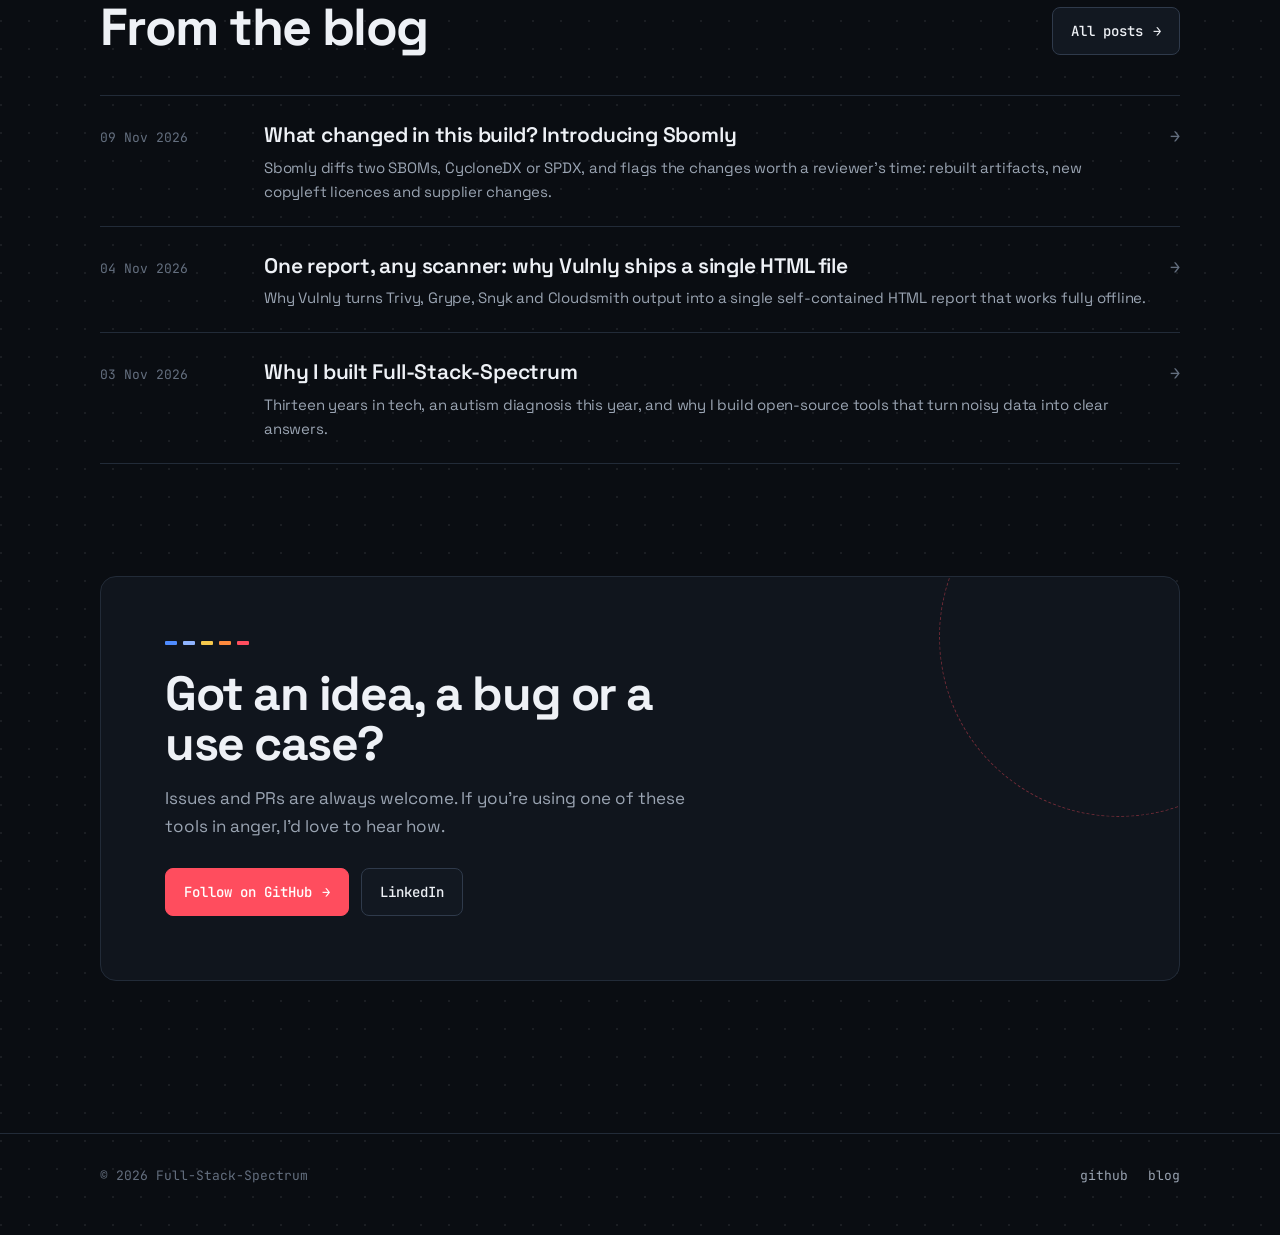
==== commit 32acba89: "Add Basely to the site New featured Basely card at the top of the projects grid, tagged NEW. Sbomly " ====
--- a/index.html
+++ b/index.html
@@ -4,7 +4,7 @@
   <meta charset="utf-8">
   <meta name="viewport" content="width=device-width, initial-scale=1">
   <title>Full-Stack-Spectrum — Open-source security &amp; developer tooling</title>
-  <meta name="description" content="Full-Stack-Spectrum builds open-source security and developer tooling: Sbomly, GitPulse, Forgely, Vulnly, Assay and Policy Insights.">
+  <meta name="description" content="Full-Stack-Spectrum builds open-source security and developer tooling: Basely, Sbomly, GitPulse, Forgely, Vulnly, Assay and Policy Insights.">
   <meta name="theme-color" content="#0a0d12">
   <link rel="canonical" href="https://fullstackspectrum.com/">
   <link rel="icon" href="/assets/img/favicon.svg" type="image/svg+xml">
@@ -100,8 +100,8 @@
 
   <div class="ticker" aria-hidden="true">
     <div class="ticker-track">
-      <span>CVE triage</span><span>SBOM &amp; SCA</span><span>SBOM diffs</span><span>blast-radius mapping</span><span>offline HTML reports</span><span>GitHub traffic analytics</span><span>policy decision logs</span><span>Trivy · Grype · Snyk</span><span>OSV data</span><span>Docker · Homebrew · PyPI</span>
-      <span>CVE triage</span><span>SBOM &amp; SCA</span><span>SBOM diffs</span><span>blast-radius mapping</span><span>offline HTML reports</span><span>GitHub traffic analytics</span><span>policy decision logs</span><span>Trivy · Grype · Snyk</span><span>OSV data</span><span>Docker · Homebrew · PyPI</span>
+      <span>CVE triage</span><span>SBOM &amp; SCA</span><span>SBOM diffs</span><span>base image advice</span><span>blast-radius mapping</span><span>offline HTML reports</span><span>GitHub traffic analytics</span><span>policy decision logs</span><span>Trivy · Grype · Snyk</span><span>OSV data</span><span>Docker · Homebrew · PyPI</span>
+      <span>CVE triage</span><span>SBOM &amp; SCA</span><span>SBOM diffs</span><span>base image advice</span><span>blast-radius mapping</span><span>offline HTML reports</span><span>GitHub traffic analytics</span><span>policy decision logs</span><span>Trivy · Grype · Snyk</span><span>OSV data</span><span>Docker · Homebrew · PyPI</span>
     </div>
   </div>
 
@@ -124,9 +124,21 @@
 
       <div class="projects">
 
-        <article class="card card--featured reveal" style="--accent: var(--red)" data-tags="security" data-repo="sbomly">
+        <article class="card card--featured reveal" style="--accent: var(--red)" data-tags="security" data-repo="basely">
           <div class="card-top">
             <div class="card-tags"><span class="tag tag--new">NEW</span><span class="tag">Python</span><span class="tag">zero deps</span></div>
+            <span class="stars" data-stars></span>
+          </div>
+          <h3><a href="https://github.com/fullstackspectrum/basely" target="_blank" rel="noopener">Basely</a></h3>
+          <p class="card-kicker">base image advice</p>
+          <p class="card-desc">Compare each FROM in a Dockerfile with slim, hardened, Chainguard and newer-runtime images on vulnerabilities, size and fit, and get the best drop-in as a FROM diff. OSV data, VEX-aware, and it never pulls an image.</p>
+          <div class="install"><span class="prompt">$</span><code>pipx install basely</code><button class="copy" type="button">copy</button></div>
+          <div class="card-links"><a href="https://github.com/fullstackspectrum/basely" target="_blank" rel="noopener">source ↗</a><a href="https://pypi.org/project/basely/" target="_blank" rel="noopener">pypi ↗</a><a href="https://hub.docker.com/r/fullstackspectrum/basely" target="_blank" rel="noopener">docker hub ↗</a></div>
+        </article>
+
+        <article class="card reveal" style="--accent: var(--red)" data-tags="security" data-repo="sbomly">
+          <div class="card-top">
+            <div class="card-tags"><span class="tag">Python</span><span class="tag">zero deps</span></div>
             <span class="stars" data-stars></span>
           </div>
           <h3><a href="https://github.com/fullstackspectrum/sbomly" target="_blank" rel="noopener">Sbomly</a></h3>
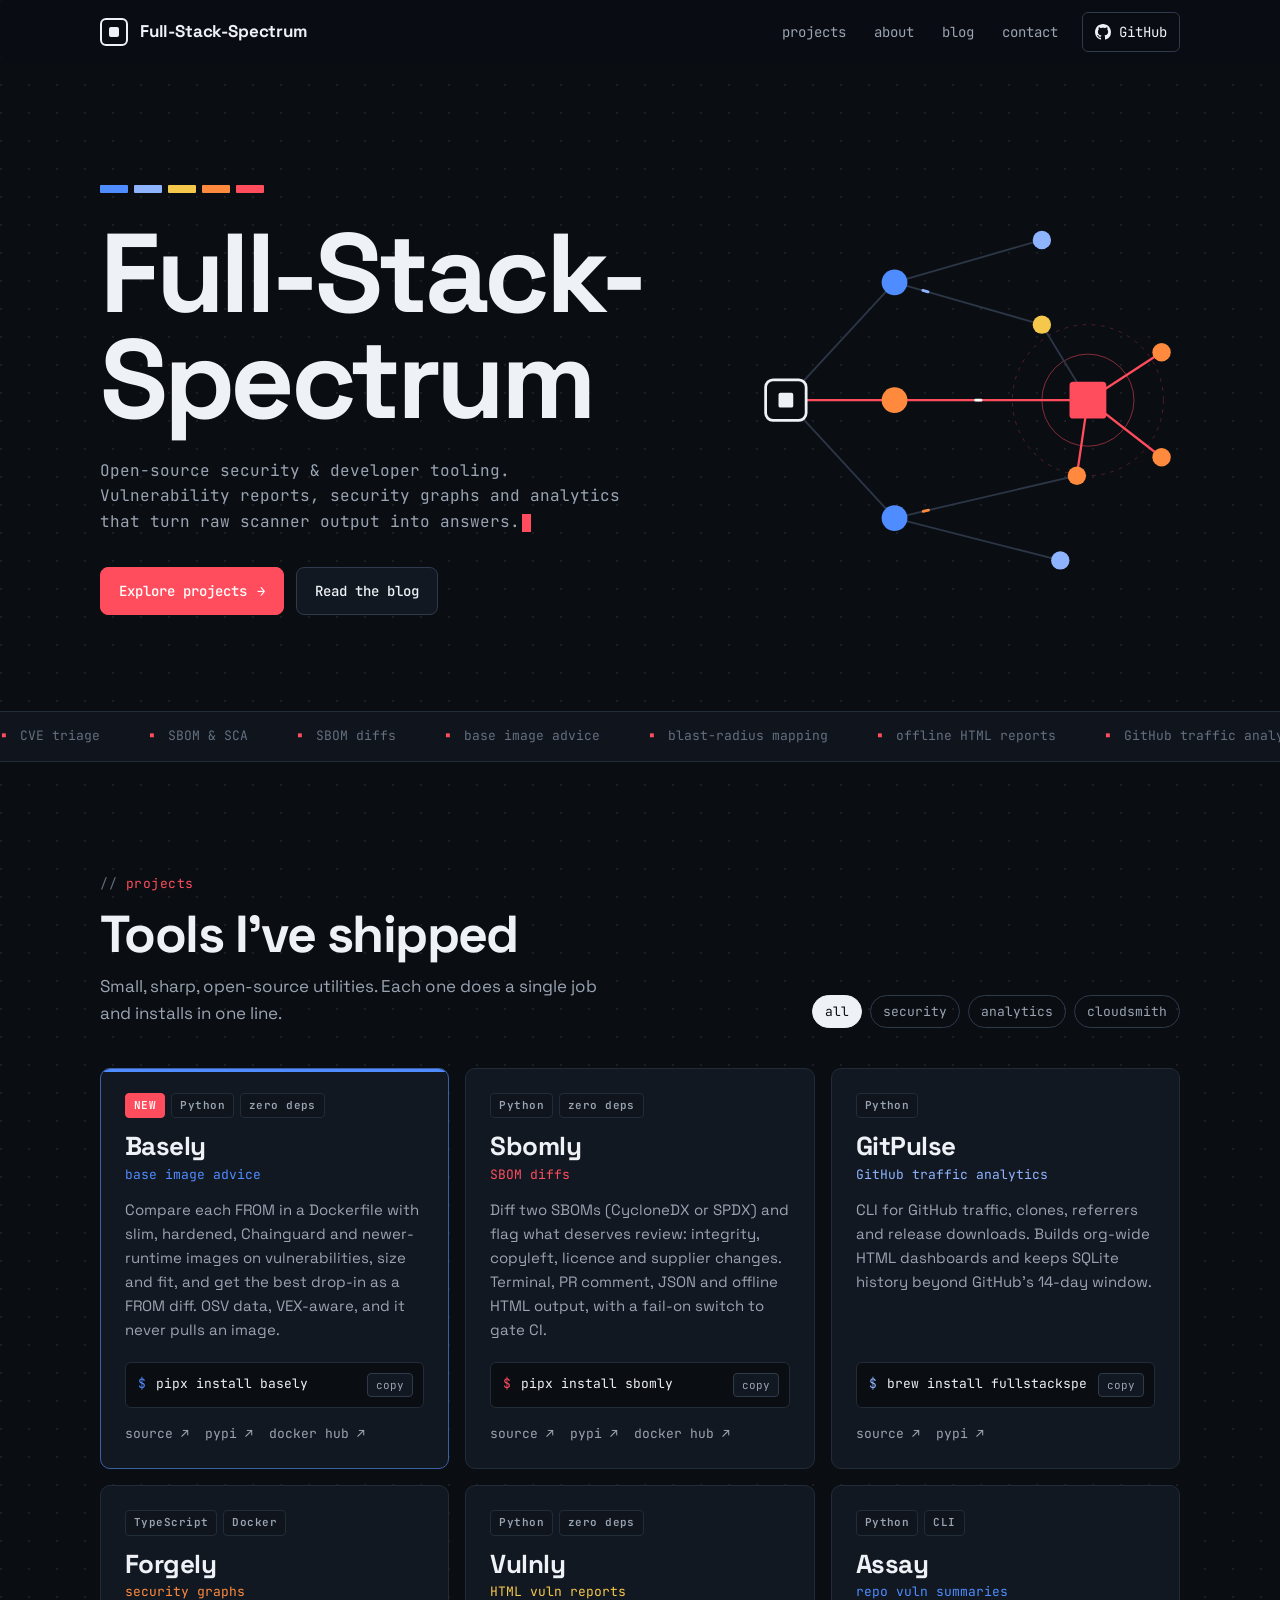
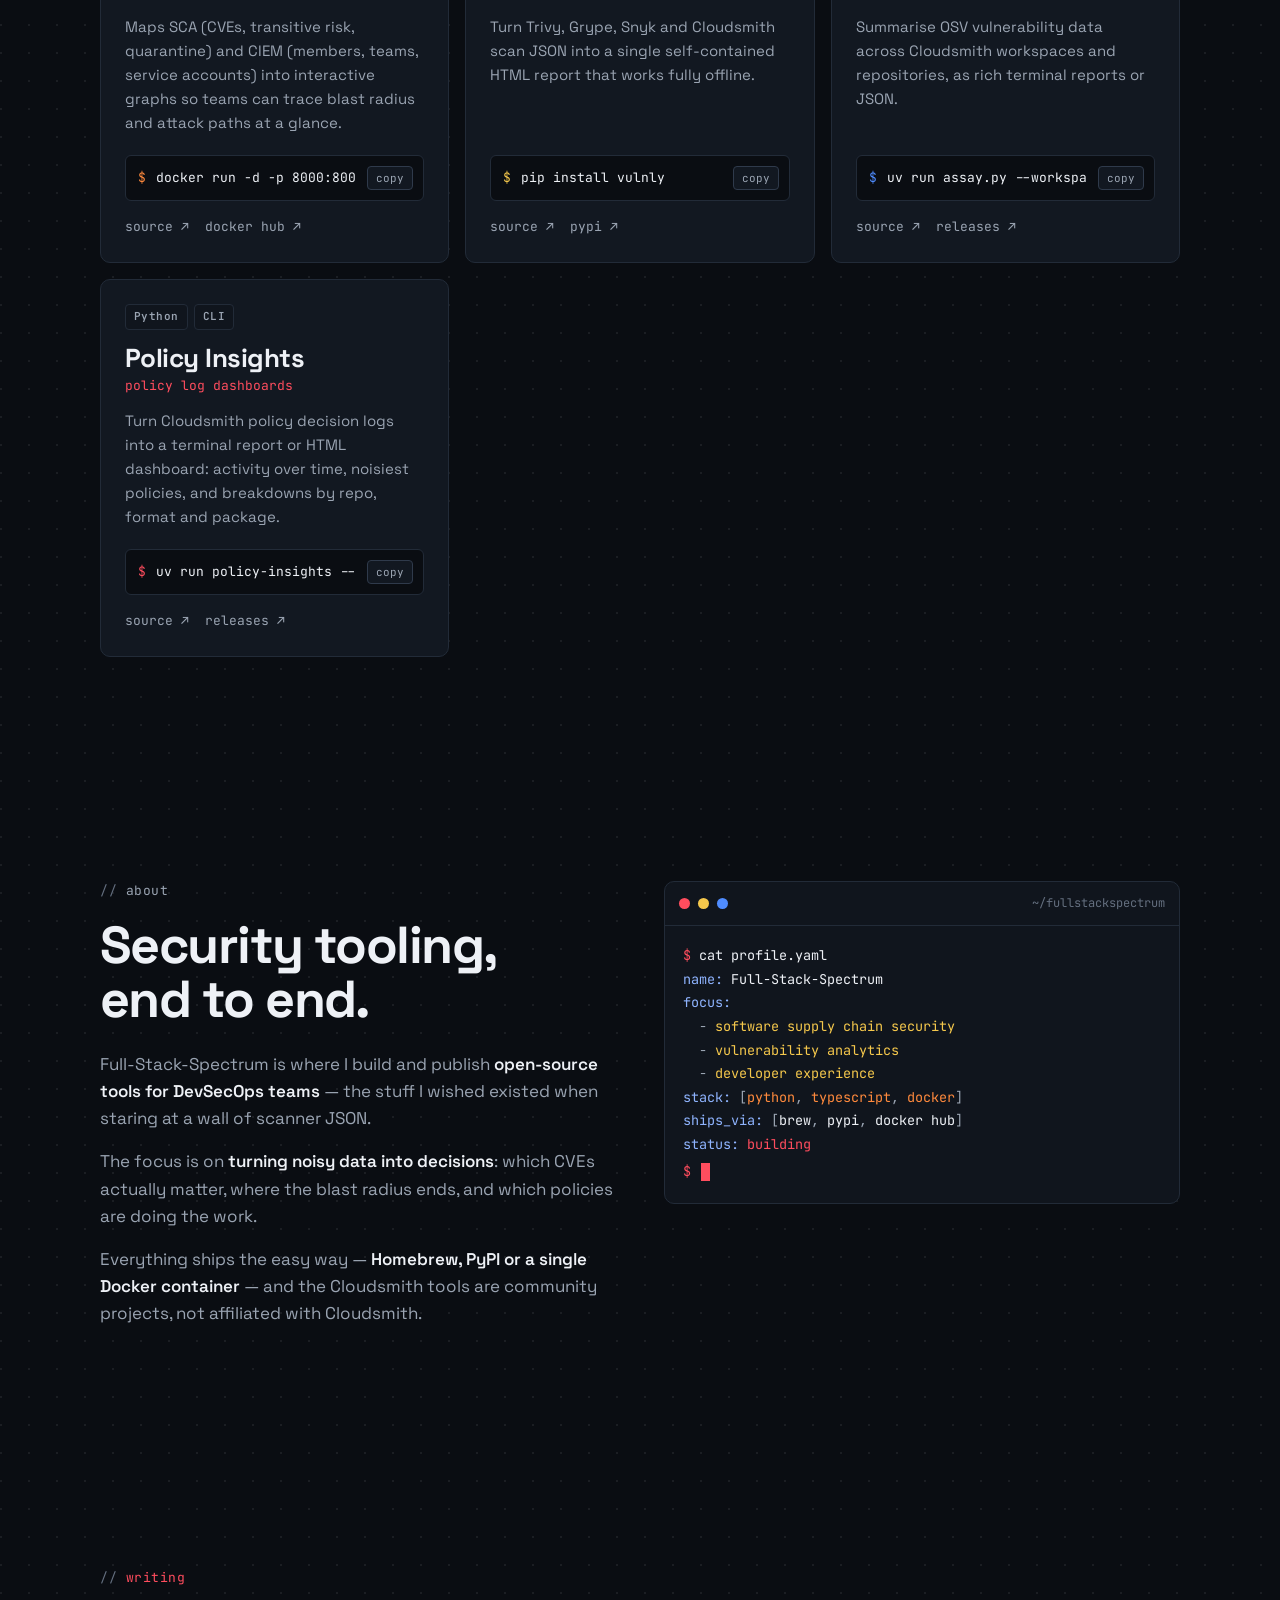
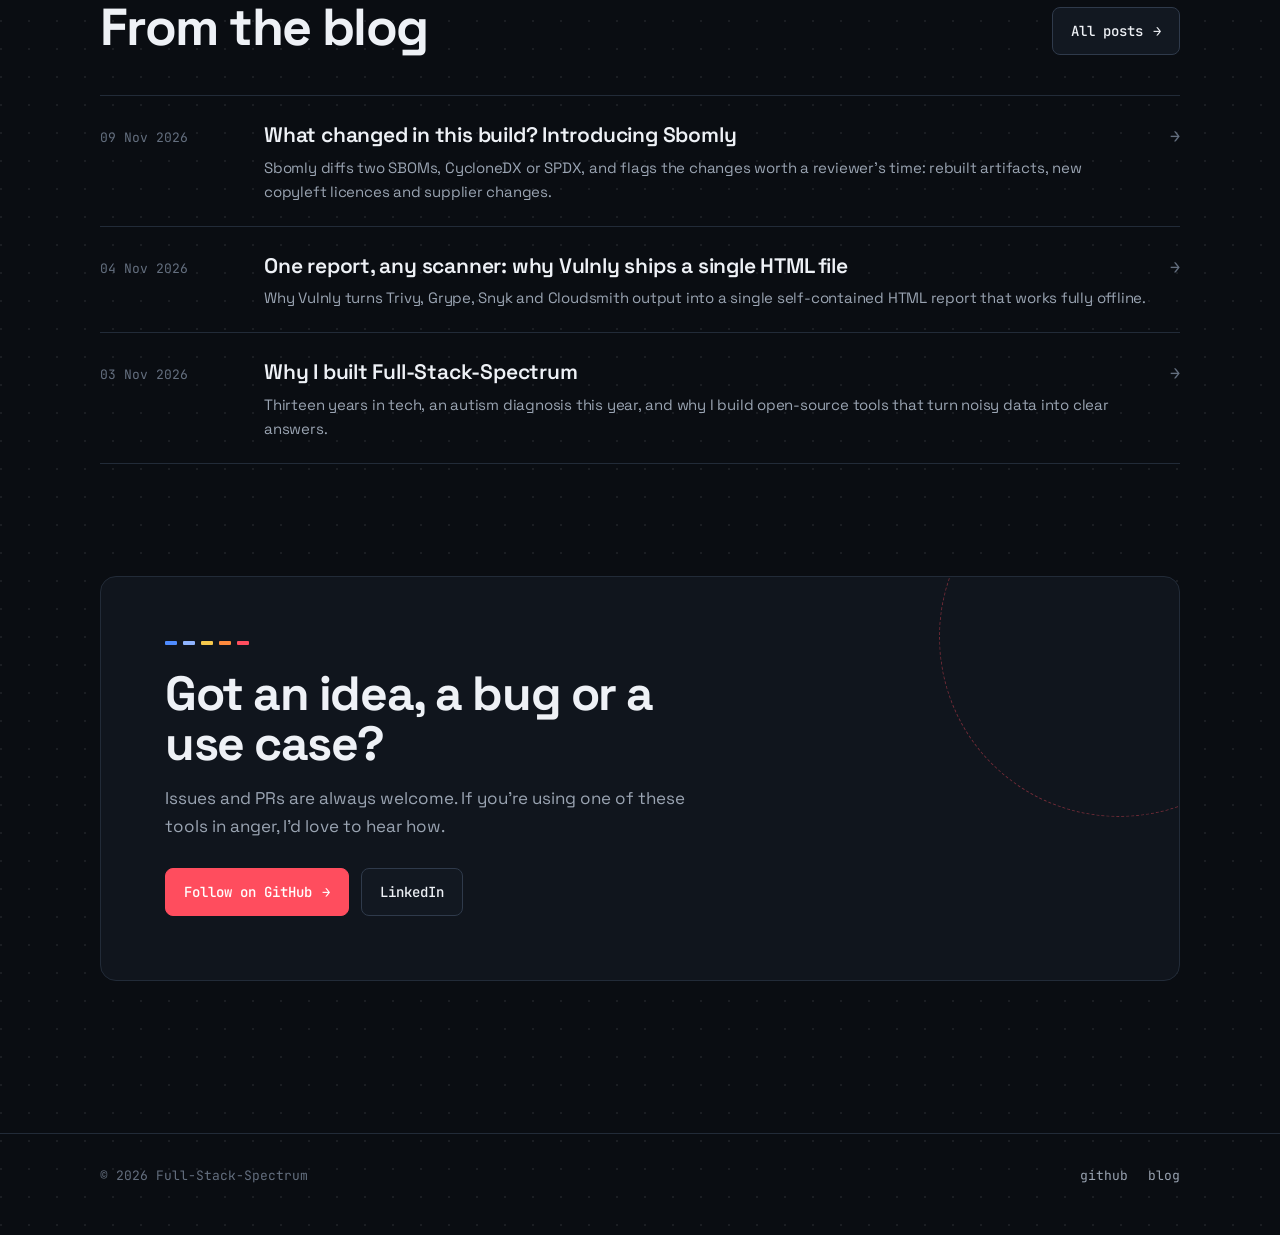
==== commit 31a0e601: "Shuffle project card accents on each visit Cards no longer carry a fixed --accent, so a new card doe" ====
--- a/index.html
+++ b/index.html
@@ -124,7 +124,7 @@
 
       <div class="projects">
 
-        <article class="card card--featured reveal" style="--accent: var(--red)" data-tags="security" data-repo="basely">
+        <article class="card card--featured reveal" data-tags="security" data-repo="basely">
           <div class="card-top">
             <div class="card-tags"><span class="tag tag--new">NEW</span><span class="tag">Python</span><span class="tag">zero deps</span></div>
             <span class="stars" data-stars></span>
@@ -136,7 +136,7 @@
           <div class="card-links"><a href="https://github.com/fullstackspectrum/basely" target="_blank" rel="noopener">source ↗</a><a href="https://pypi.org/project/basely/" target="_blank" rel="noopener">pypi ↗</a><a href="https://hub.docker.com/r/fullstackspectrum/basely" target="_blank" rel="noopener">docker hub ↗</a></div>
         </article>
 
-        <article class="card reveal" style="--accent: var(--red)" data-tags="security" data-repo="sbomly">
+        <article class="card reveal" data-tags="security" data-repo="sbomly">
           <div class="card-top">
             <div class="card-tags"><span class="tag">Python</span><span class="tag">zero deps</span></div>
             <span class="stars" data-stars></span>
@@ -148,7 +148,7 @@
           <div class="card-links"><a href="https://github.com/fullstackspectrum/sbomly" target="_blank" rel="noopener">source ↗</a><a href="https://pypi.org/project/sbomly/" target="_blank" rel="noopener">pypi ↗</a><a href="https://hub.docker.com/r/fullstackspectrum/sbomly" target="_blank" rel="noopener">docker hub ↗</a></div>
         </article>
 
-        <article class="card reveal" style="--accent: var(--red)" data-tags="analytics" data-repo="gitpulse">
+        <article class="card reveal" data-tags="analytics" data-repo="gitpulse">
           <div class="card-top">
             <div class="card-tags"><span class="tag">Python</span></div>
             <span class="stars" data-stars></span>
@@ -160,7 +160,7 @@
           <div class="card-links"><a href="https://github.com/fullstackspectrum/gitpulse" target="_blank" rel="noopener">source ↗</a><a href="https://pypi.org/project/gitpulse-analytics/" target="_blank" rel="noopener">pypi ↗</a></div>
         </article>
 
-        <article class="card reveal" style="--accent: var(--orange)" data-tags="security cloudsmith" data-repo="Forgely">
+        <article class="card reveal" data-tags="security cloudsmith" data-repo="Forgely">
           <div class="card-top">
             <div class="card-tags"><span class="tag">TypeScript</span><span class="tag">Docker</span></div>
             <span class="stars" data-stars></span>
@@ -172,7 +172,7 @@
           <div class="card-links"><a href="https://github.com/fullstackspectrum/Forgely" target="_blank" rel="noopener">source ↗</a><a href="https://hub.docker.com/r/fullstackspectrum/forgely" target="_blank" rel="noopener">docker hub ↗</a></div>
         </article>
 
-        <article class="card reveal" style="--accent: var(--yellow)" data-tags="security" data-repo="Vulnly">
+        <article class="card reveal" data-tags="security" data-repo="Vulnly">
           <div class="card-top">
             <div class="card-tags"><span class="tag">Python</span><span class="tag">zero deps</span></div>
             <span class="stars" data-stars></span>
@@ -184,7 +184,7 @@
           <div class="card-links"><a href="https://github.com/fullstackspectrum/Vulnly" target="_blank" rel="noopener">source ↗</a><a href="https://pypi.org/project/vulnly/" target="_blank" rel="noopener">pypi ↗</a></div>
         </article>
 
-        <article class="card reveal" style="--accent: var(--blue)" data-tags="security cloudsmith" data-repo="Assay">
+        <article class="card reveal" data-tags="security cloudsmith" data-repo="Assay">
           <div class="card-top">
             <div class="card-tags"><span class="tag">Python</span><span class="tag">CLI</span></div>
             <span class="stars" data-stars></span>
@@ -196,7 +196,7 @@
           <div class="card-links"><a href="https://github.com/fullstackspectrum/Assay" target="_blank" rel="noopener">source ↗</a><a href="https://github.com/fullstackspectrum/Assay/releases/latest" target="_blank" rel="noopener">releases ↗</a></div>
         </article>
 
-        <article class="card reveal" style="--accent: var(--blue-soft)" data-tags="analytics cloudsmith" data-repo="policy-insights">
+        <article class="card reveal" data-tags="analytics cloudsmith" data-repo="policy-insights">
           <div class="card-top">
             <div class="card-tags"><span class="tag">Python</span><span class="tag">CLI</span></div>
             <span class="stars" data-stars></span>
--- a/assets/css/style.css
+++ b/assets/css/style.css
@@ -226,7 +226,7 @@
 .card:hover::after { opacity: 1; }
 .card[hidden] { display: none; }
 
-.card--featured { border-color: color-mix(in srgb, var(--red) 55%, var(--line)); }
+.card--featured { border-color: color-mix(in srgb, var(--accent) 55%, var(--line)); }
 .card--featured::before { transform: scaleX(1); }
 
 .card-top { display: flex; align-items: center; justify-content: space-between; gap: 12px; margin-bottom: 14px; }
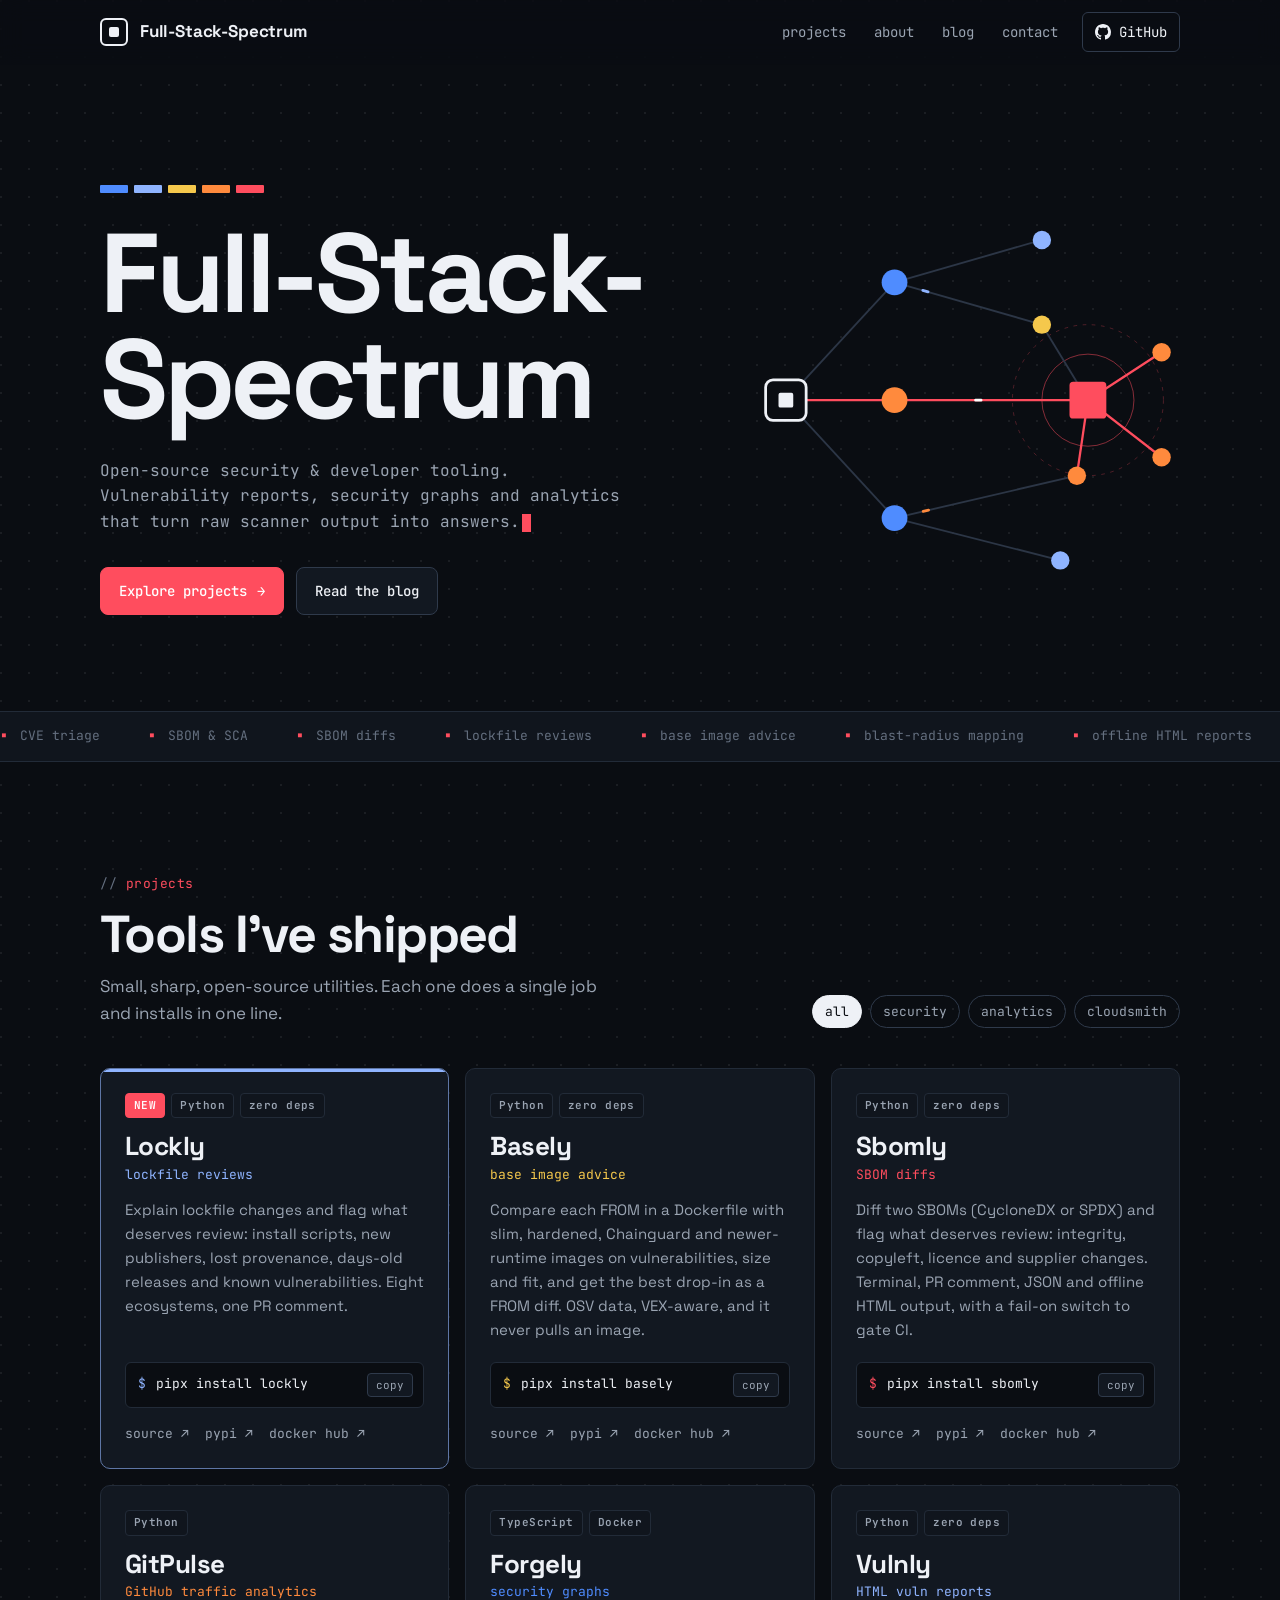
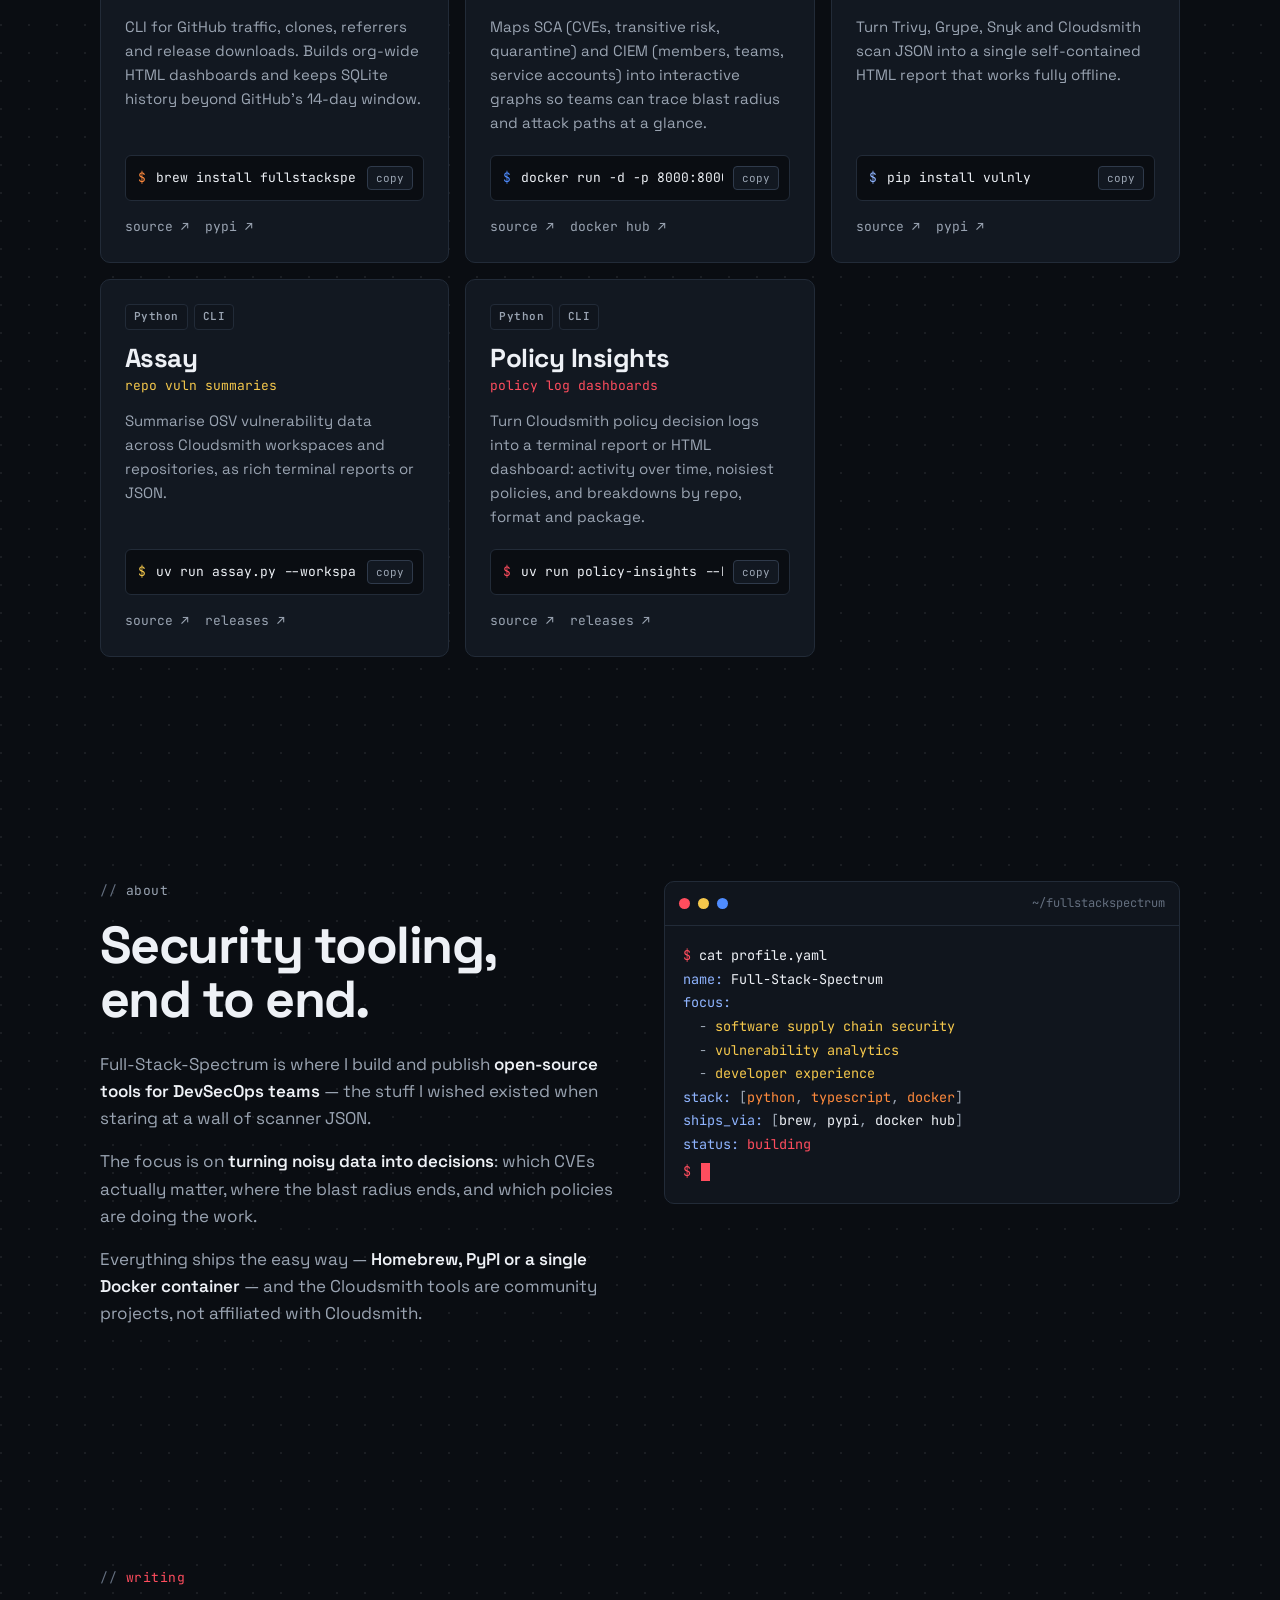
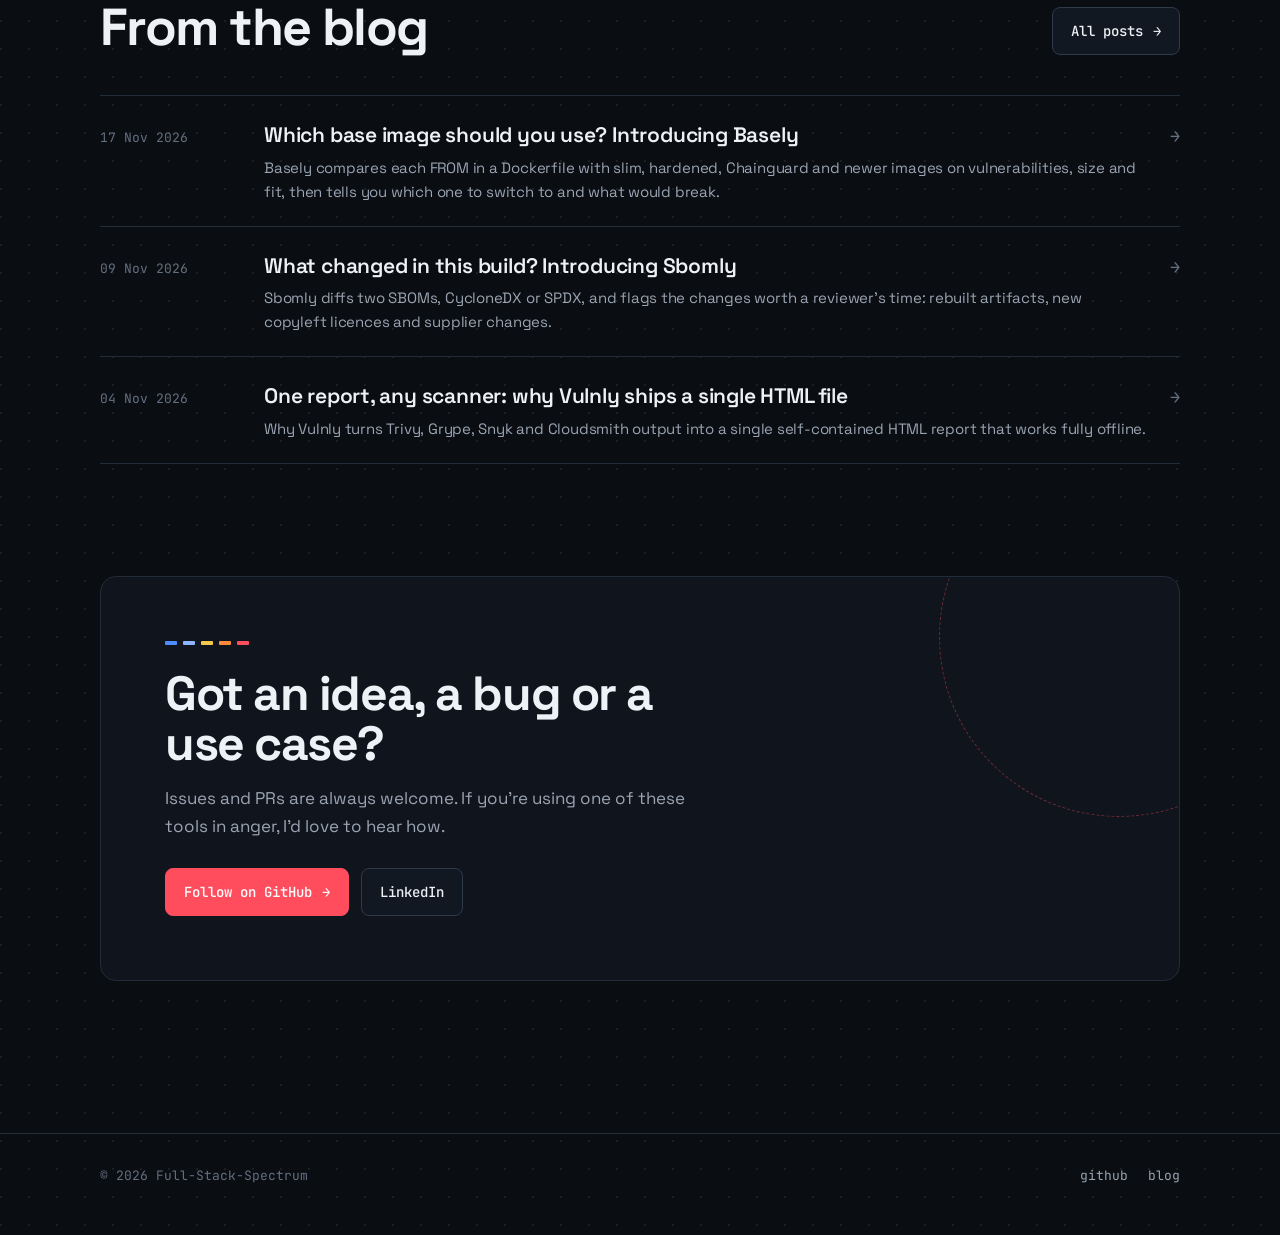
==== commit 9b1452e1: "Add Lockly to the site Lockly takes the featured NEW card from Basely, joins the ticker and meta des" ====
--- a/index.html
+++ b/index.html
@@ -4,7 +4,7 @@
   <meta charset="utf-8">
   <meta name="viewport" content="width=device-width, initial-scale=1">
   <title>Full-Stack-Spectrum — Open-source security &amp; developer tooling</title>
-  <meta name="description" content="Full-Stack-Spectrum builds open-source security and developer tooling: Basely, Sbomly, GitPulse, Forgely, Vulnly, Assay and Policy Insights.">
+  <meta name="description" content="Full-Stack-Spectrum builds open-source security and developer tooling: Lockly, Basely, Sbomly, GitPulse, Forgely, Vulnly, Assay and Policy Insights.">
   <meta name="theme-color" content="#0a0d12">
   <link rel="canonical" href="https://fullstackspectrum.com/">
   <link rel="icon" href="/assets/img/favicon.svg" type="image/svg+xml">
@@ -100,8 +100,8 @@
 
   <div class="ticker" aria-hidden="true">
     <div class="ticker-track">
-      <span>CVE triage</span><span>SBOM &amp; SCA</span><span>SBOM diffs</span><span>base image advice</span><span>blast-radius mapping</span><span>offline HTML reports</span><span>GitHub traffic analytics</span><span>policy decision logs</span><span>Trivy · Grype · Snyk</span><span>OSV data</span><span>Docker · Homebrew · PyPI</span>
-      <span>CVE triage</span><span>SBOM &amp; SCA</span><span>SBOM diffs</span><span>base image advice</span><span>blast-radius mapping</span><span>offline HTML reports</span><span>GitHub traffic analytics</span><span>policy decision logs</span><span>Trivy · Grype · Snyk</span><span>OSV data</span><span>Docker · Homebrew · PyPI</span>
+      <span>CVE triage</span><span>SBOM &amp; SCA</span><span>SBOM diffs</span><span>lockfile reviews</span><span>base image advice</span><span>blast-radius mapping</span><span>offline HTML reports</span><span>GitHub traffic analytics</span><span>policy decision logs</span><span>Trivy · Grype · Snyk</span><span>OSV data</span><span>Docker · Homebrew · PyPI</span>
+      <span>CVE triage</span><span>SBOM &amp; SCA</span><span>SBOM diffs</span><span>lockfile reviews</span><span>base image advice</span><span>blast-radius mapping</span><span>offline HTML reports</span><span>GitHub traffic analytics</span><span>policy decision logs</span><span>Trivy · Grype · Snyk</span><span>OSV data</span><span>Docker · Homebrew · PyPI</span>
     </div>
   </div>
 
@@ -124,9 +124,21 @@
 
       <div class="projects">
 
-        <article class="card card--featured reveal" data-tags="security" data-repo="basely">
+        <article class="card card--featured reveal" data-tags="security" data-repo="lockly">
           <div class="card-top">
             <div class="card-tags"><span class="tag tag--new">NEW</span><span class="tag">Python</span><span class="tag">zero deps</span></div>
+            <span class="stars" data-stars></span>
+          </div>
+          <h3><a href="https://github.com/fullstackspectrum/lockly" target="_blank" rel="noopener">Lockly</a></h3>
+          <p class="card-kicker">lockfile reviews</p>
+          <p class="card-desc">Explain lockfile changes and flag what deserves review: install scripts, new publishers, lost provenance, days-old releases and known vulnerabilities. Eight ecosystems, one PR comment.</p>
+          <div class="install"><span class="prompt">$</span><code>pipx install lockly</code><button class="copy" type="button">copy</button></div>
+          <div class="card-links"><a href="https://github.com/fullstackspectrum/lockly" target="_blank" rel="noopener">source ↗</a><a href="https://pypi.org/project/lockly/" target="_blank" rel="noopener">pypi ↗</a><a href="https://hub.docker.com/r/fullstackspectrum/lockly" target="_blank" rel="noopener">docker hub ↗</a></div>
+        </article>
+
+        <article class="card reveal" data-tags="security" data-repo="basely">
+          <div class="card-top">
+            <div class="card-tags"><span class="tag">Python</span><span class="tag">zero deps</span></div>
             <span class="stars" data-stars></span>
           </div>
           <h3><a href="https://github.com/fullstackspectrum/basely" target="_blank" rel="noopener">Basely</a></h3>
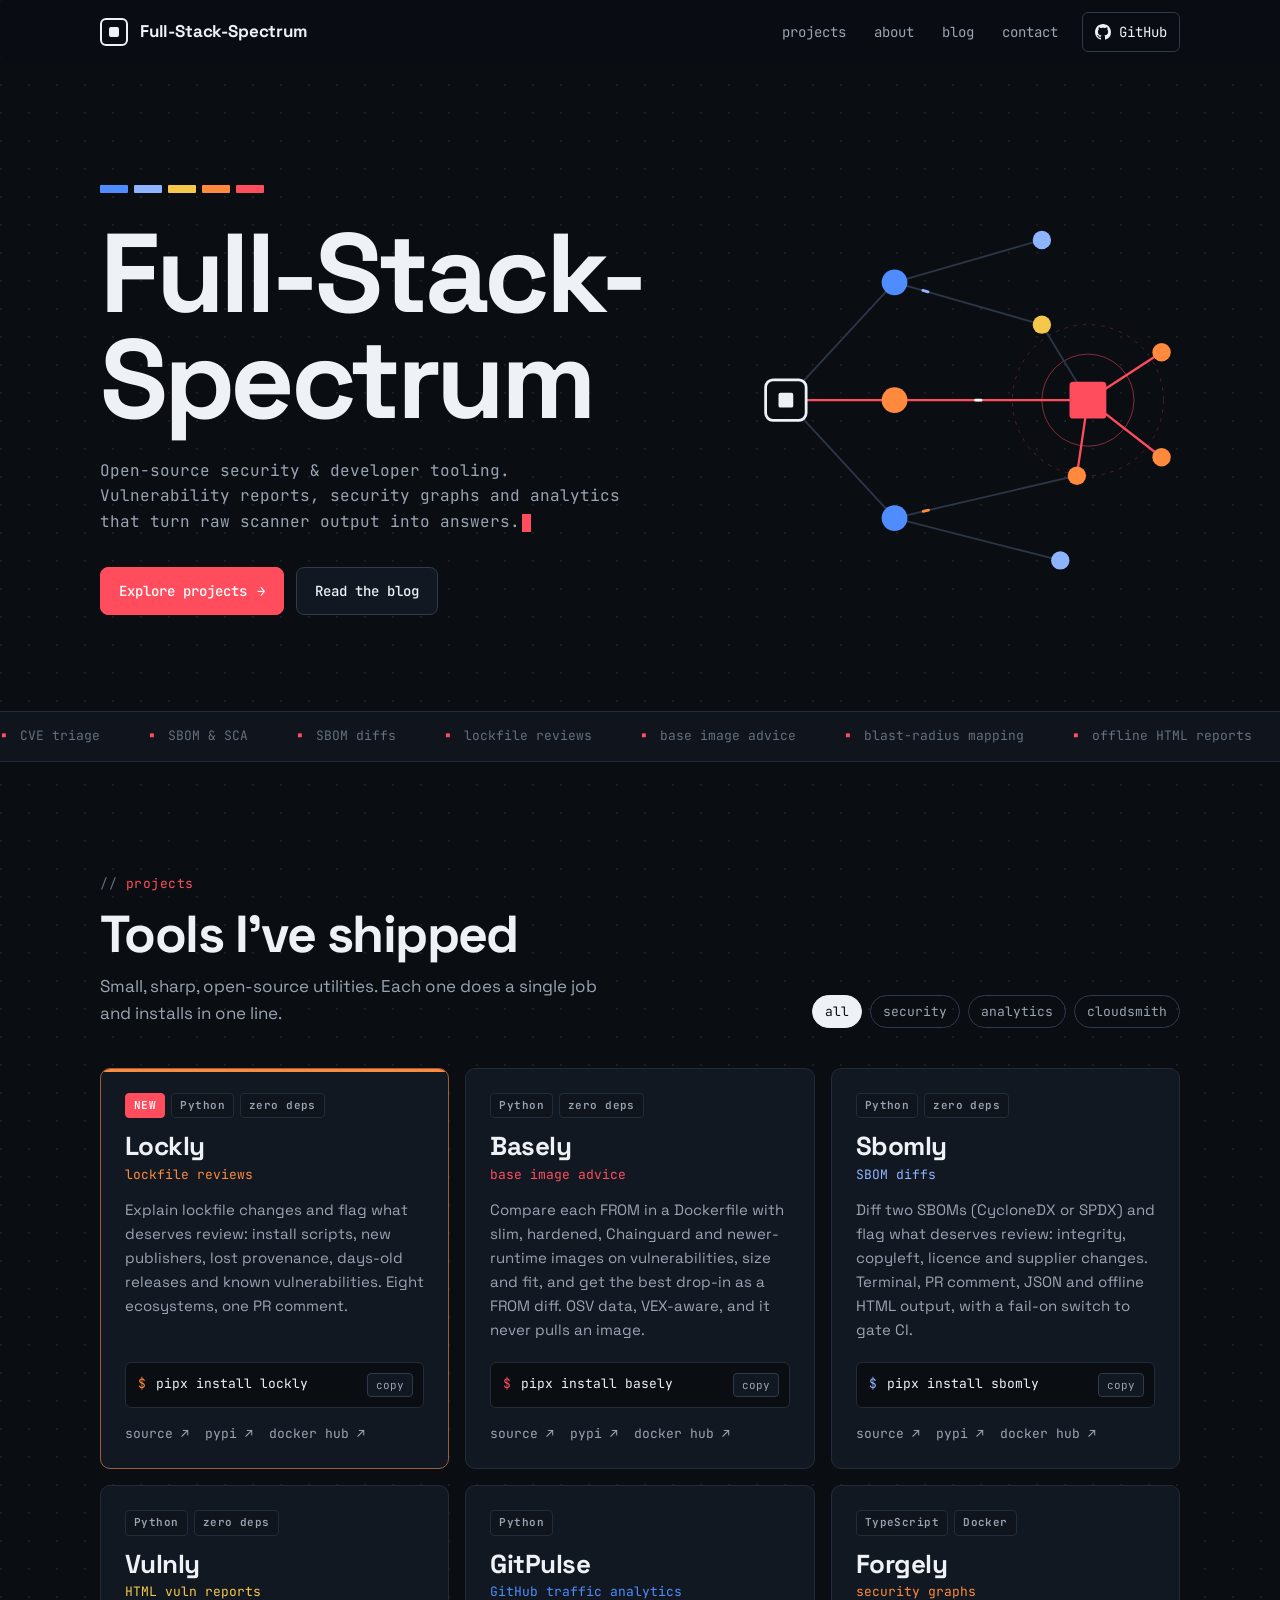
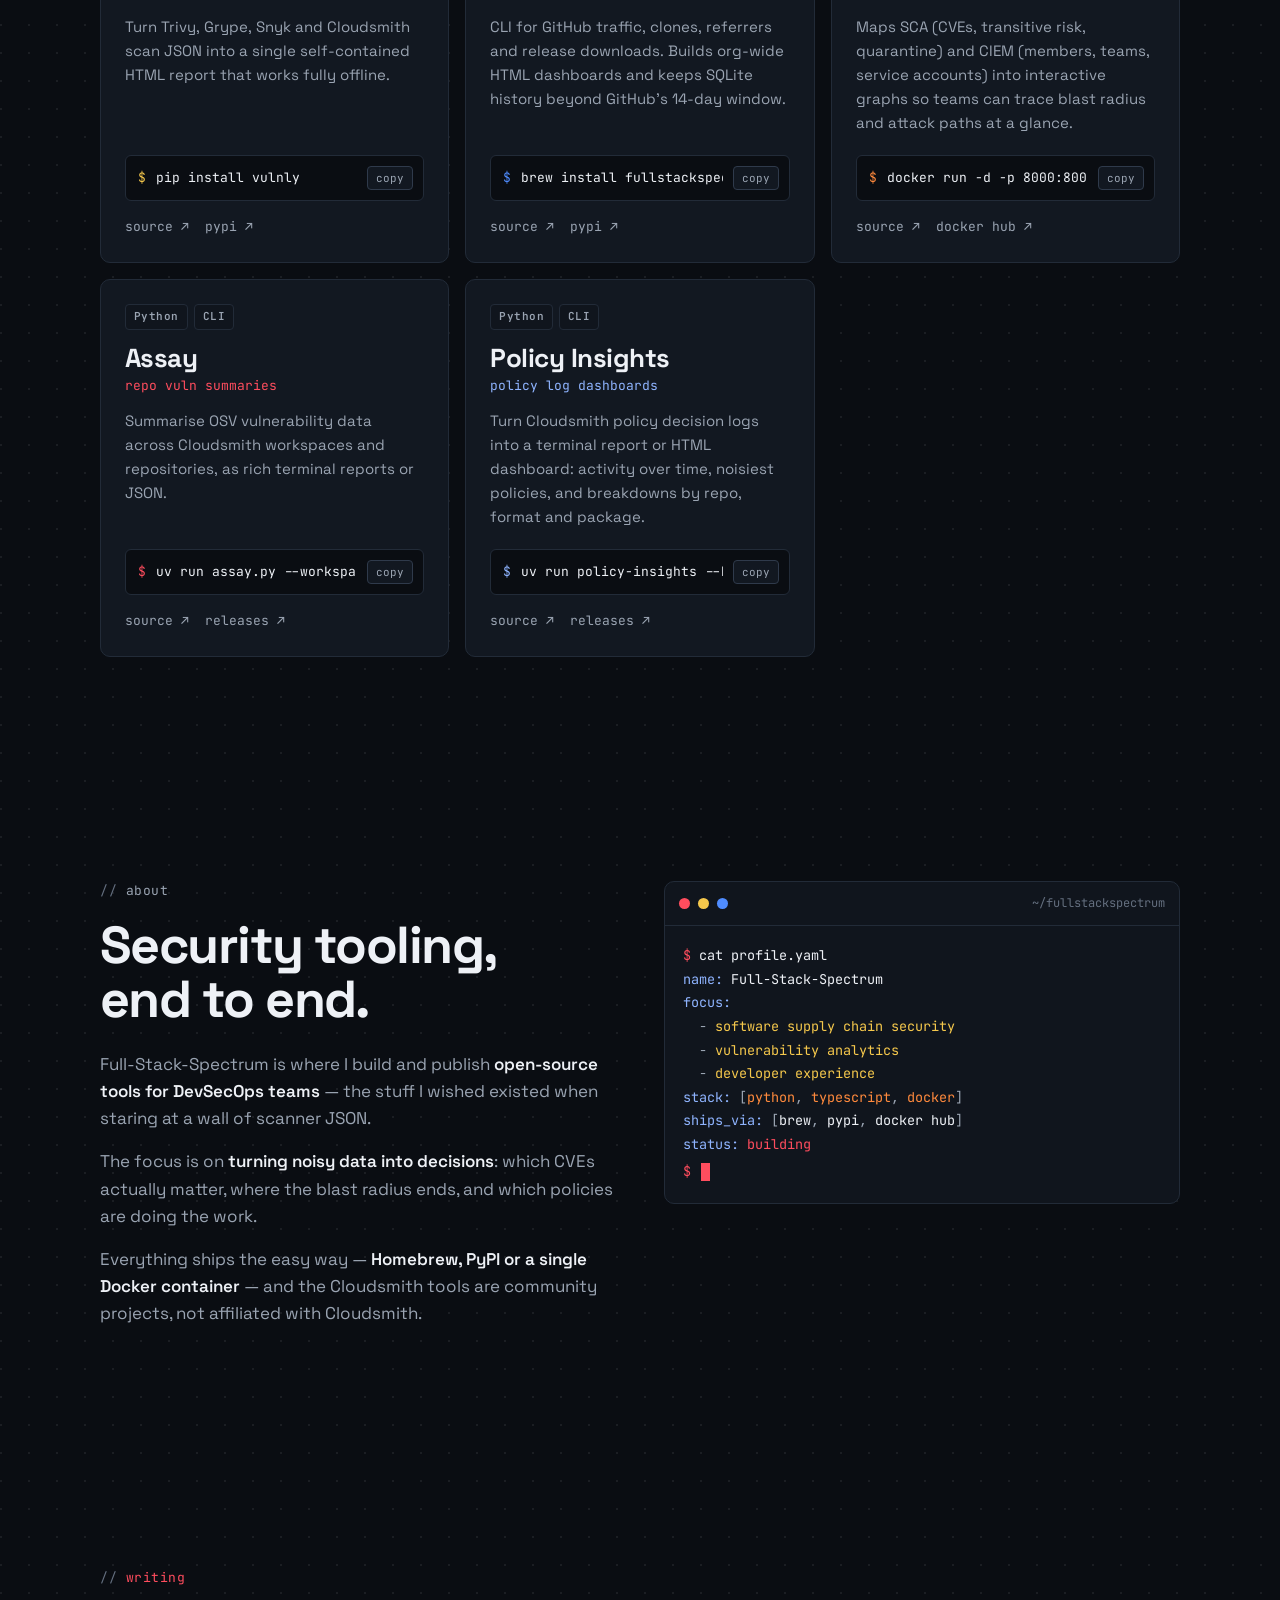
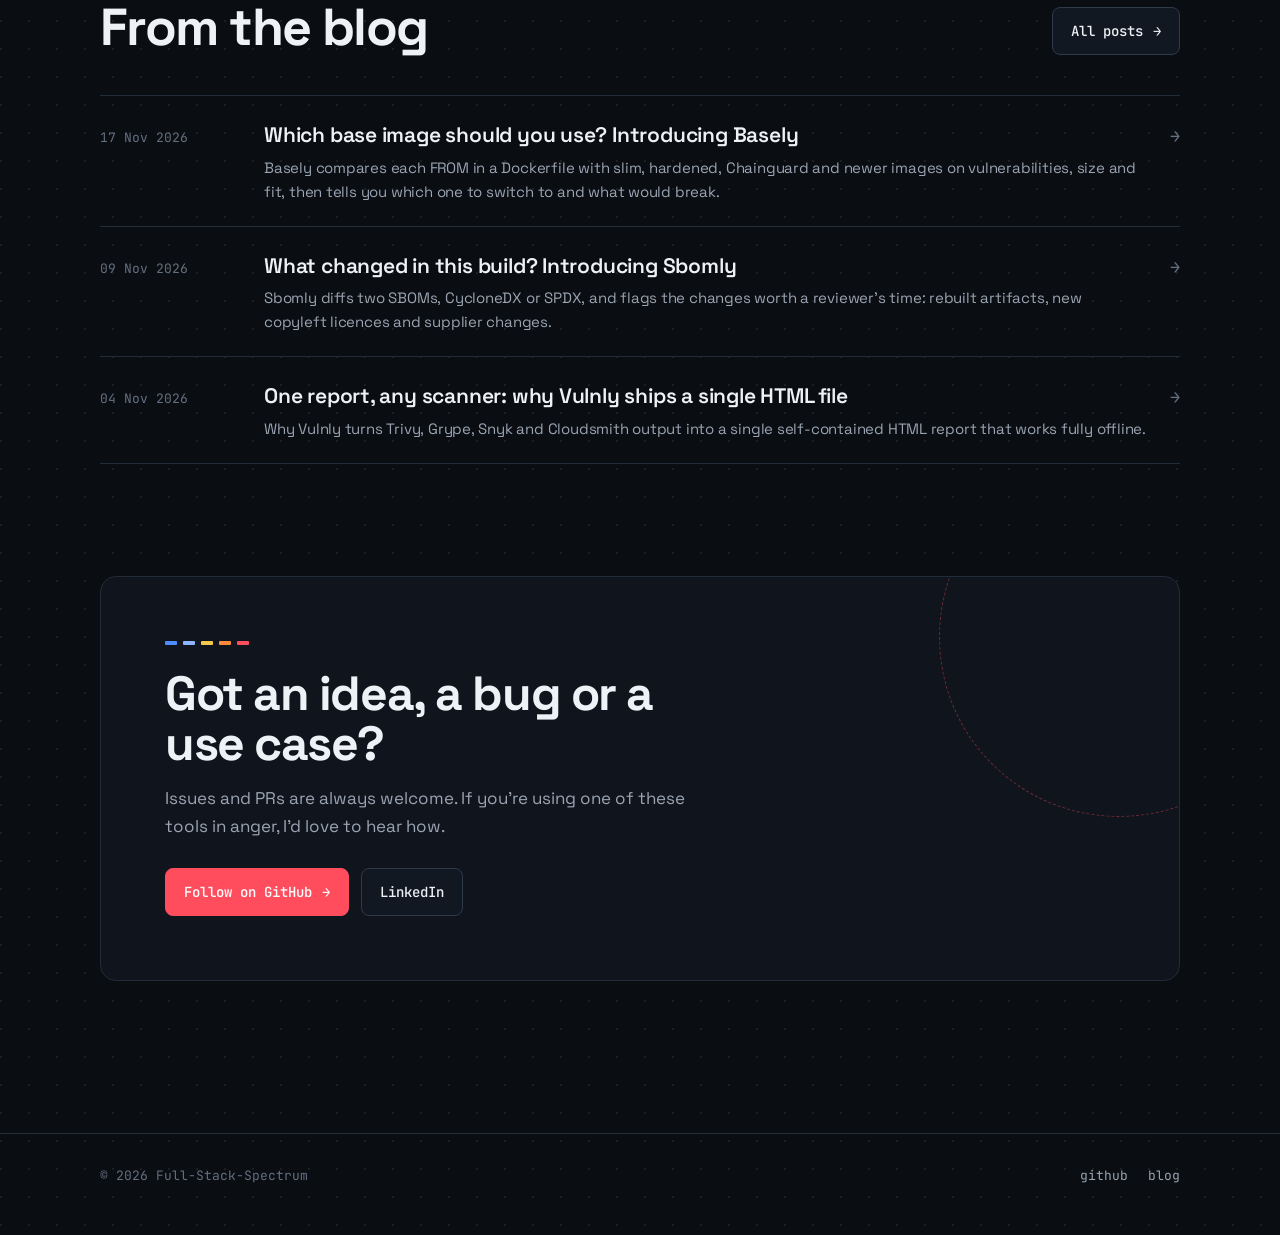
==== commit c0cd5db7: "Show Vulnly before GitPulse, and GitPulse before Forgely Co-Authored-By: Claude Opus 5.5 <noreply@an" ====
--- a/index.html
+++ b/index.html
@@ -160,6 +160,18 @@
           <div class="card-links"><a href="https://github.com/fullstackspectrum/sbomly" target="_blank" rel="noopener">source ↗</a><a href="https://pypi.org/project/sbomly/" target="_blank" rel="noopener">pypi ↗</a><a href="https://hub.docker.com/r/fullstackspectrum/sbomly" target="_blank" rel="noopener">docker hub ↗</a></div>
         </article>
 
+        <article class="card reveal" data-tags="security" data-repo="Vulnly">
+          <div class="card-top">
+            <div class="card-tags"><span class="tag">Python</span><span class="tag">zero deps</span></div>
+            <span class="stars" data-stars></span>
+          </div>
+          <h3><a href="https://github.com/fullstackspectrum/Vulnly" target="_blank" rel="noopener">Vulnly</a></h3>
+          <p class="card-kicker">HTML vuln reports</p>
+          <p class="card-desc">Turn Trivy, Grype, Snyk and Cloudsmith scan JSON into a single self-contained HTML report that works fully offline.</p>
+          <div class="install"><span class="prompt">$</span><code>pip install vulnly</code><button class="copy" type="button">copy</button></div>
+          <div class="card-links"><a href="https://github.com/fullstackspectrum/Vulnly" target="_blank" rel="noopener">source ↗</a><a href="https://pypi.org/project/vulnly/" target="_blank" rel="noopener">pypi ↗</a></div>
+        </article>
+
         <article class="card reveal" data-tags="analytics" data-repo="gitpulse">
           <div class="card-top">
             <div class="card-tags"><span class="tag">Python</span></div>
@@ -182,18 +194,6 @@
           <p class="card-desc">Maps SCA (CVEs, transitive risk, quarantine) and CIEM (members, teams, service accounts) into interactive graphs so teams can trace blast radius and attack paths at a glance.</p>
           <div class="install"><span class="prompt">$</span><code>docker run -d -p 8000:8000 fullstackspectrum/forgely:latest</code><button class="copy" type="button">copy</button></div>
           <div class="card-links"><a href="https://github.com/fullstackspectrum/Forgely" target="_blank" rel="noopener">source ↗</a><a href="https://hub.docker.com/r/fullstackspectrum/forgely" target="_blank" rel="noopener">docker hub ↗</a></div>
-        </article>
-
-        <article class="card reveal" data-tags="security" data-repo="Vulnly">
-          <div class="card-top">
-            <div class="card-tags"><span class="tag">Python</span><span class="tag">zero deps</span></div>
-            <span class="stars" data-stars></span>
-          </div>
-          <h3><a href="https://github.com/fullstackspectrum/Vulnly" target="_blank" rel="noopener">Vulnly</a></h3>
-          <p class="card-kicker">HTML vuln reports</p>
-          <p class="card-desc">Turn Trivy, Grype, Snyk and Cloudsmith scan JSON into a single self-contained HTML report that works fully offline.</p>
-          <div class="install"><span class="prompt">$</span><code>pip install vulnly</code><button class="copy" type="button">copy</button></div>
-          <div class="card-links"><a href="https://github.com/fullstackspectrum/Vulnly" target="_blank" rel="noopener">source ↗</a><a href="https://pypi.org/project/vulnly/" target="_blank" rel="noopener">pypi ↗</a></div>
         </article>
 
         <article class="card reveal" data-tags="security cloudsmith" data-repo="Assay">
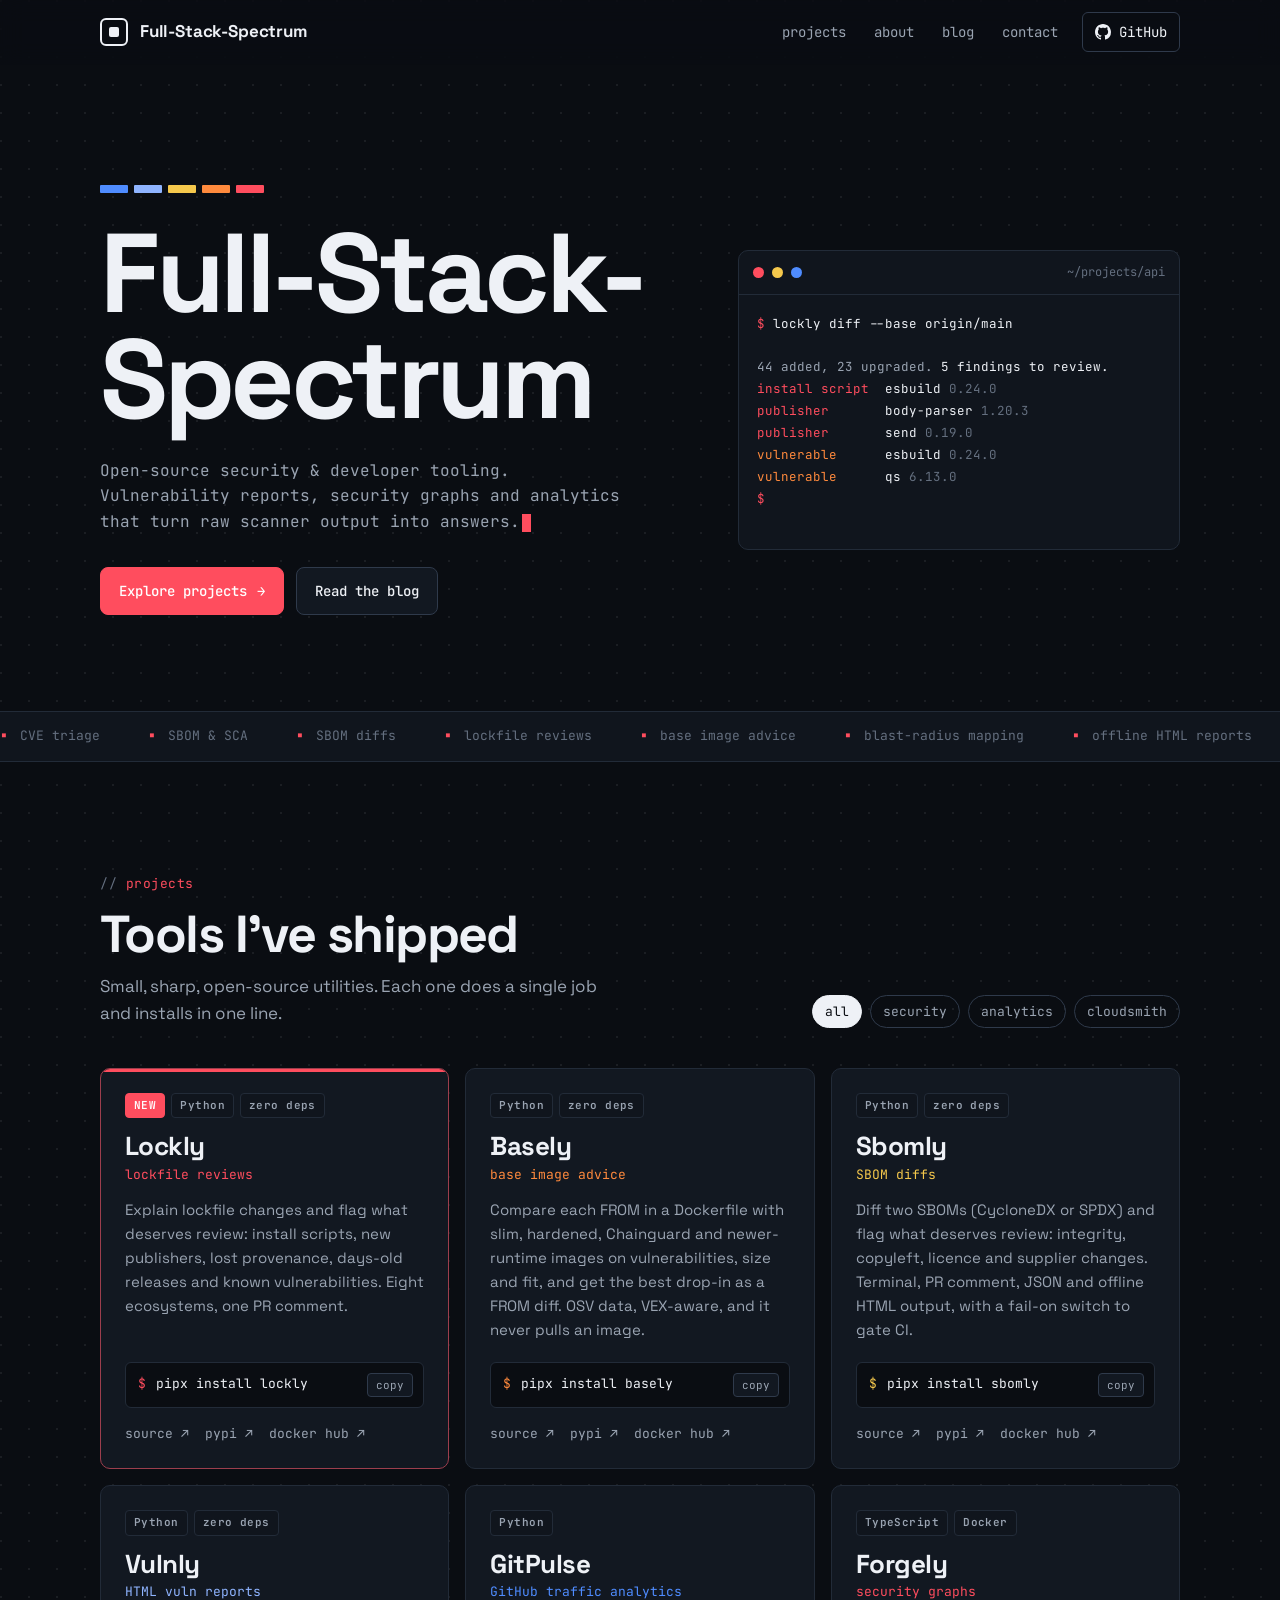
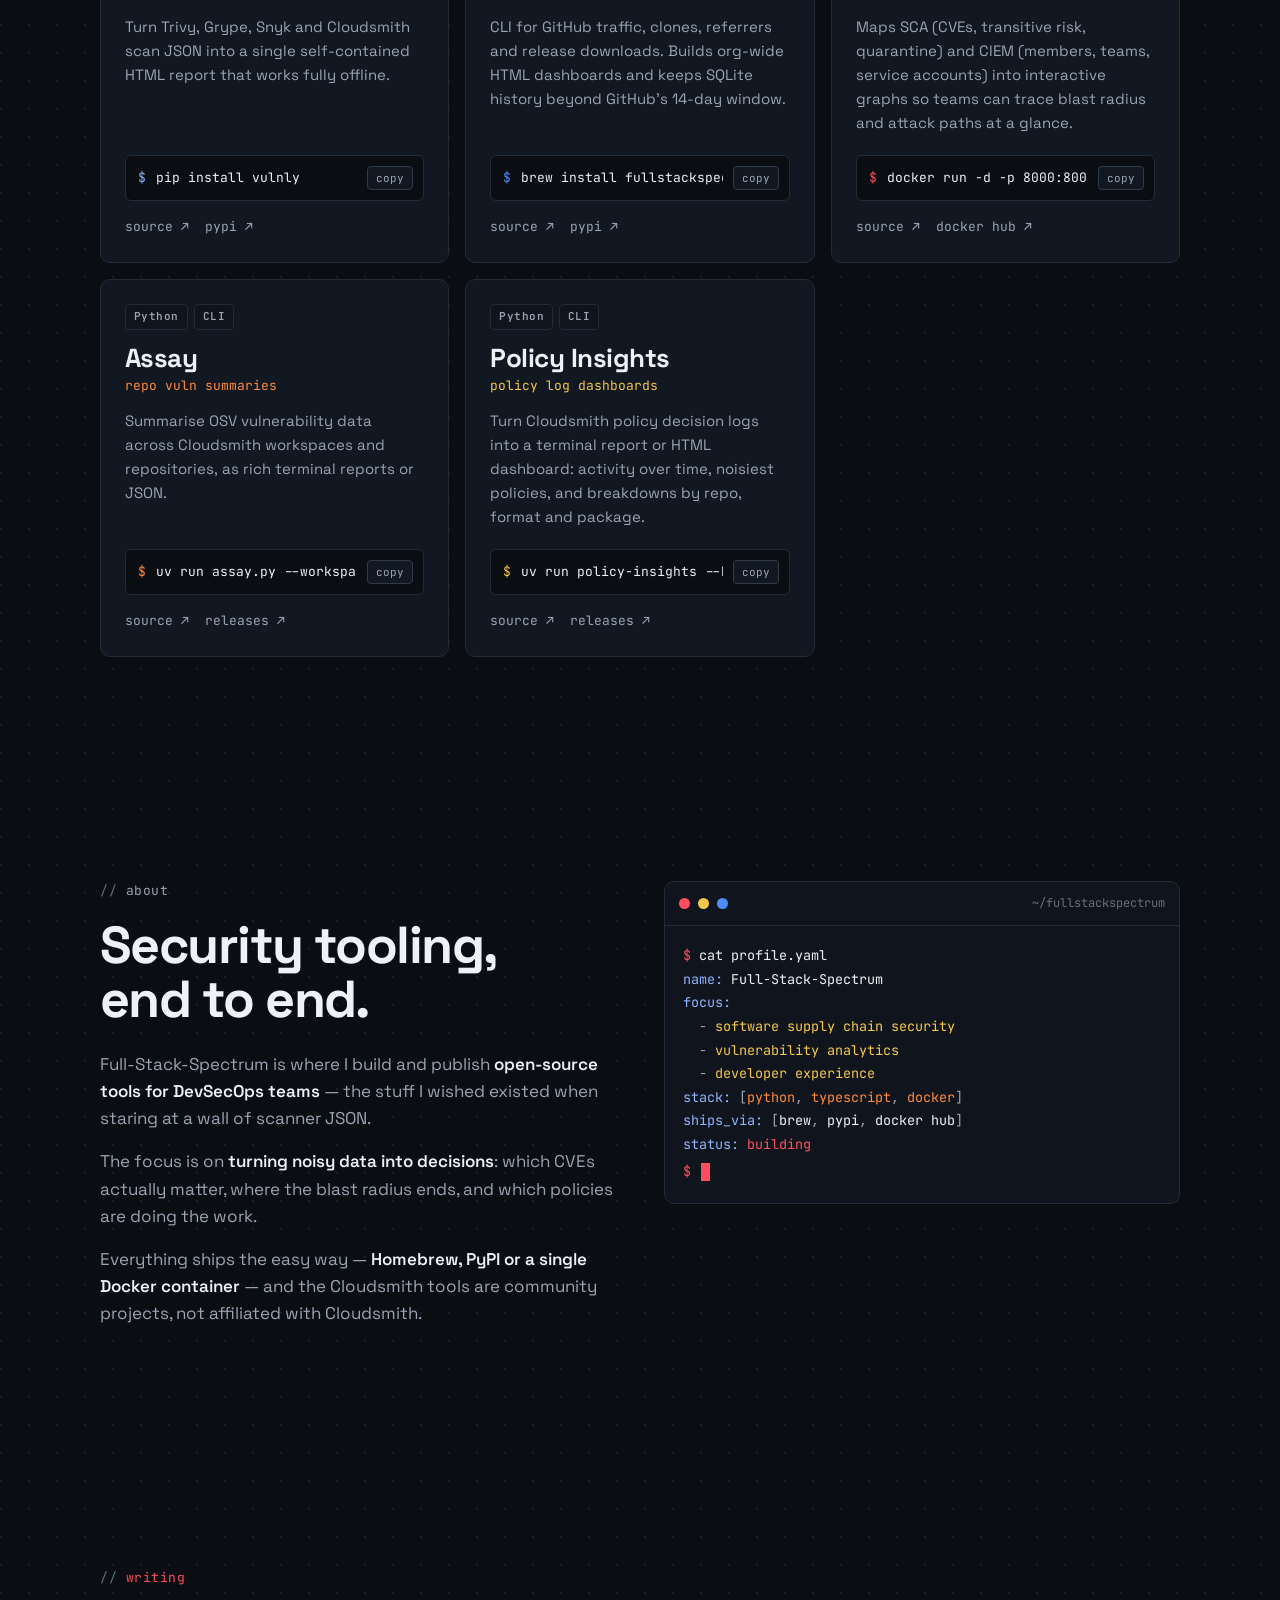
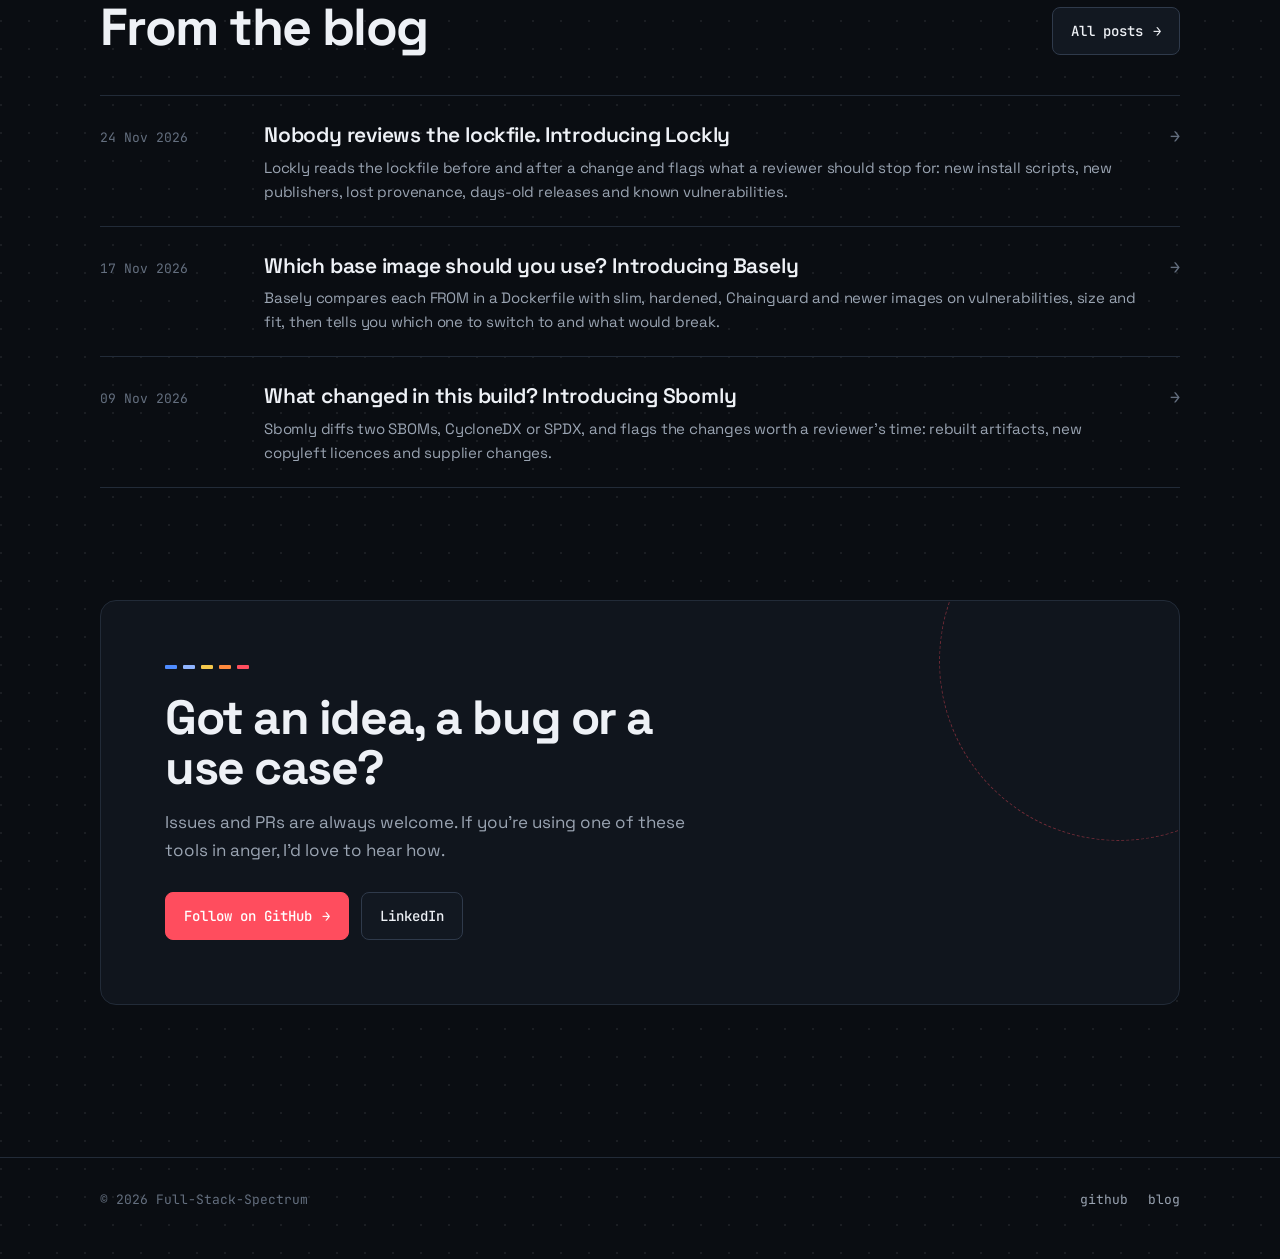
==== commit 8ebe9483: "Replace the hero graph with a live terminal The dependency graph only described Forgely. The hero no" ====
--- a/index.html
+++ b/index.html
@@ -60,41 +60,18 @@
         </div>
       </div>
 
-      <svg class="hero-graph" viewBox="0 0 480 400" role="img" aria-label="Dependency graph illustration">
-        <circle class="ring ring--dash" cx="380" cy="200" r="82"/>
-        <circle class="ring" cx="380" cy="200" r="50"/>
-
-        <!-- edges -->
-        <line class="edge" x1="52" y1="200" x2="170" y2="72"/>
-        <line class="edge" x1="52" y1="200" x2="170" y2="328"/>
-        <line class="edge" x1="170" y1="72" x2="330" y2="26"/>
-        <line class="edge" x1="170" y1="72" x2="330" y2="118"/>
-        <line class="edge" x1="330" y1="118" x2="380" y2="200"/>
-        <line class="edge" x1="170" y1="328" x2="368" y2="282"/>
-        <line class="edge" x1="170" y1="328" x2="350" y2="374"/>
-        <line class="edge edge--hot" x1="52" y1="200" x2="380" y2="200"/>
-        <line class="edge edge--hot" x1="380" y1="200" x2="460" y2="148"/>
-        <line class="edge edge--hot" x1="380" y1="200" x2="460" y2="262"/>
-        <line class="edge edge--hot" x1="380" y1="200" x2="368" y2="282"/>
-
-        <!-- travelling pulses -->
-        <path class="pulse" d="M52 200 L380 200" stroke="#fff" fill="none"/>
-        <path class="pulse" d="M52 200 L170 72 L330 118" stroke="#8fb4ff" fill="none" style="animation-delay:-1.4s"/>
-        <path class="pulse" d="M52 200 L170 328 L368 282" stroke="#ff8a3d" fill="none" style="animation-delay:-2.2s"/>
-
-        <!-- nodes -->
-        <g class="node"><rect x="30" y="178" width="44" height="44" rx="8" fill="#0a0d12" stroke="#eef1f6" stroke-width="3"/><rect x="44" y="192" width="16" height="16" rx="2" fill="#eef1f6"/></g>
-        <circle class="node" cx="170" cy="72" r="14" fill="#4f8cff"/>
-        <circle class="node" cx="170" cy="200" r="14" fill="#ff8a3d"/>
-        <circle class="node" cx="170" cy="328" r="14" fill="#4f8cff"/>
-        <circle class="node" cx="330" cy="26" r="10" fill="#8fb4ff"/>
-        <circle class="node" cx="330" cy="118" r="10" fill="#f5c84c"/>
-        <circle class="node" cx="368" cy="282" r="10" fill="#ff8a3d"/>
-        <circle class="node" cx="350" cy="374" r="10" fill="#8fb4ff"/>
-        <circle class="node" cx="460" cy="148" r="10" fill="#ff8a3d"/>
-        <circle class="node" cx="460" cy="262" r="10" fill="#ff8a3d"/>
-        <rect class="core" x="360" y="180" width="40" height="40" rx="4" fill="#ff4d5e"/>
-      </svg>
+      <div class="terminal hero-term" role="img" aria-label="A terminal running Full-Stack-Spectrum tools in turn: Lockly flags an install script on esbuild 0.24.0, Basely suggests python:3.12-slim, Sbomly flags a changed hash on axios 1.6.0, and Vulnly reports 2911 vulnerabilities in python:3.12.">
+        <div class="terminal-bar" aria-hidden="true"><i></i><i></i><i></i><span>~/projects/api</span></div>
+        <pre data-hero-term aria-hidden="true"><span class="c-p">$</span> <span class="c-v">lockly diff --base origin/main</span>
+
+44 added, 23 upgraded. <span class="c-v">5 findings to review.</span>
+<span class="c-p">install script</span>  <span class="c-v">esbuild</span> <span class="c-f">0.24.0</span>
+<span class="c-p">publisher</span>       <span class="c-v">body-parser</span> <span class="c-f">1.20.3</span>
+<span class="c-p">publisher</span>       <span class="c-v">send</span> <span class="c-f">0.19.0</span>
+<span class="c-o">vulnerable</span>      <span class="c-v">esbuild</span> <span class="c-f">0.24.0</span>
+<span class="c-o">vulnerable</span>      <span class="c-v">qs</span> <span class="c-f">6.13.0</span>
+<span class="c-p">$</span> <span class="cursor"></span></pre>
+      </div>
     </div>
   </section>
 
--- a/assets/css/style.css
+++ b/assets/css/style.css
@@ -154,25 +154,14 @@
 .btn .arrow { transition: transform .15s; }
 .btn:hover .arrow { transform: translateX(3px); }
 
-.hero-graph { width: 100%; max-width: 480px; justify-self: end; }
-.hero-graph .edge { stroke: #2c3646; stroke-width: 2; }
-.hero-graph .edge--hot { stroke: var(--red); stroke-width: 2.5; }
-.hero-graph .pulse {
-  stroke-dasharray: 6 200; stroke-dashoffset: 0; stroke-width: 3; stroke-linecap: round;
-  animation: travel 3.2s linear infinite;
-}
-@keyframes travel { to { stroke-dashoffset: -206; } }
-.hero-graph .ring { fill: none; stroke: var(--red); opacity: .55; }
-.hero-graph .ring--dash { stroke-dasharray: 4 6; opacity: .3; animation: spin 40s linear infinite; transform-origin: 380px 200px; }
-@keyframes spin { to { transform: rotate(360deg); } }
-.hero-graph .node { transition: transform .3s; transform-box: fill-box; transform-origin: center; }
-.hero-graph .node:hover { transform: scale(1.3); }
-.hero-graph .core { animation: corePulse 2.4s ease-in-out infinite; transform-box: fill-box; transform-origin: center; }
-@keyframes corePulse { 50% { transform: scale(1.08); } }
+/* Hero terminal: the site's .terminal, sized for the longest run so the page
+   never shifts as main.js types and prints each tool's output. */
+.terminal.hero-term { width: 100%; max-width: 500px; justify-self: end; font-size: 12.5px; }
+.hero-term pre { height: calc(10 * 1.75em + 36px); overflow: hidden; }
 
 @media (max-width: 900px) {
   .hero .wrap { grid-template-columns: 1fr; }
-  .hero-graph { justify-self: start; max-width: 420px; order: -1; margin-bottom: -8px; }
+  .terminal.hero-term { justify-self: stretch; max-width: none; }
 }
 
 /* Ticker ---------------------------------------------------------------- */
@@ -286,6 +275,8 @@
 .terminal .c-v { color: var(--text); }
 .terminal .c-y { color: var(--yellow); }
 .terminal .c-o { color: var(--orange); }
+.terminal .c-f { color: var(--text-faint); }
+.terminal .c-b { color: var(--blue); }
 
 @media (max-width: 860px) { .about-grid { grid-template-columns: 1fr; gap: 32px; } }
 
@@ -357,3 +348,11 @@
   .reveal { opacity: 1; transform: none; }
   html { scroll-behavior: auto; }
 }
+.article-body figure { margin: 28px 0; }
+.article-body figure img { display: block; width: 100%; height: auto; border: 1px solid var(--line); border-radius: 8px; background: var(--bg-elev); }
+.article-body figcaption { margin-top: 10px; font-family: "JetBrains Mono", ui-monospace, monospace; font-size: 13px; color: var(--text-faint); }
+.article-body figure a { border-bottom: 0; }
+.article-body figure.wide { width: min(1100px, calc(100vw - 2 * var(--gutter))); margin-left: 50%; transform: translateX(-50%); }
+.article-body figure.wide figcaption { text-align: center; }
+
+@media (max-width: 480px) { .terminal.hero-term { font-size: 11.5px; } }
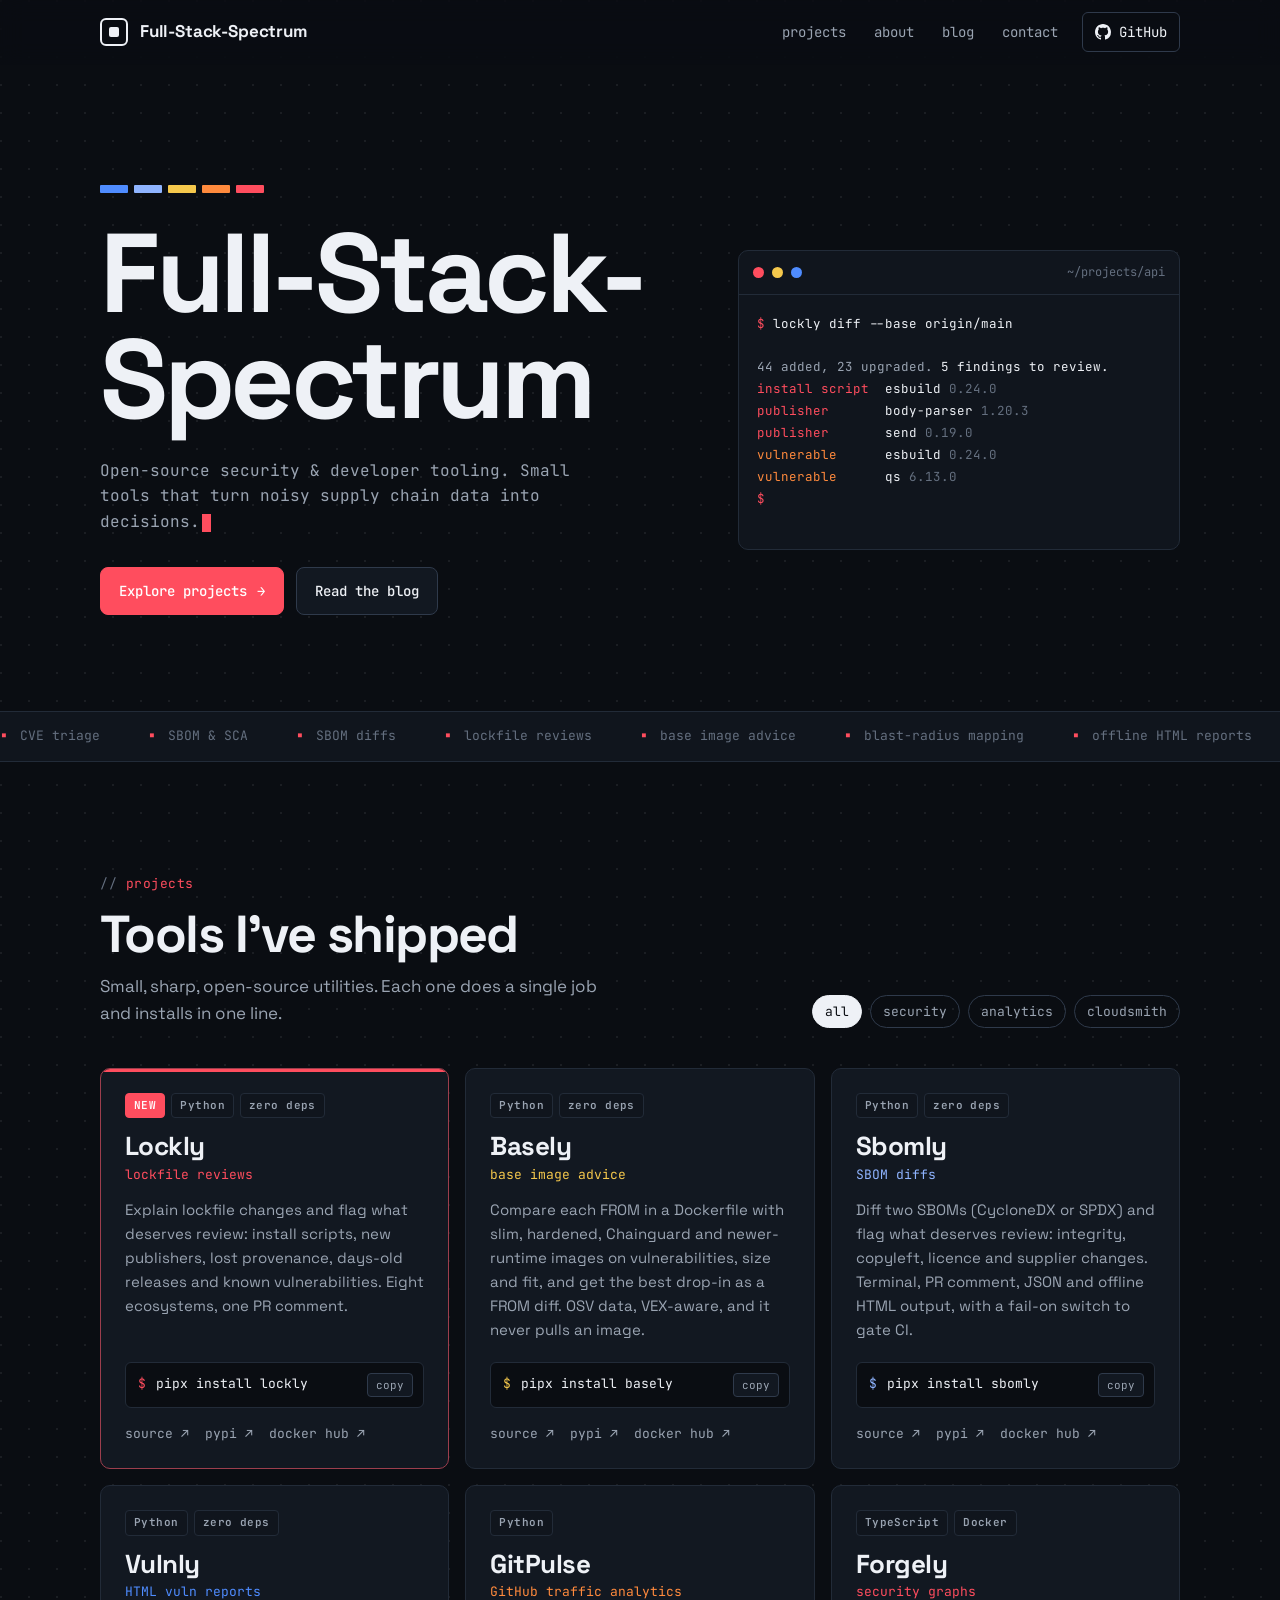
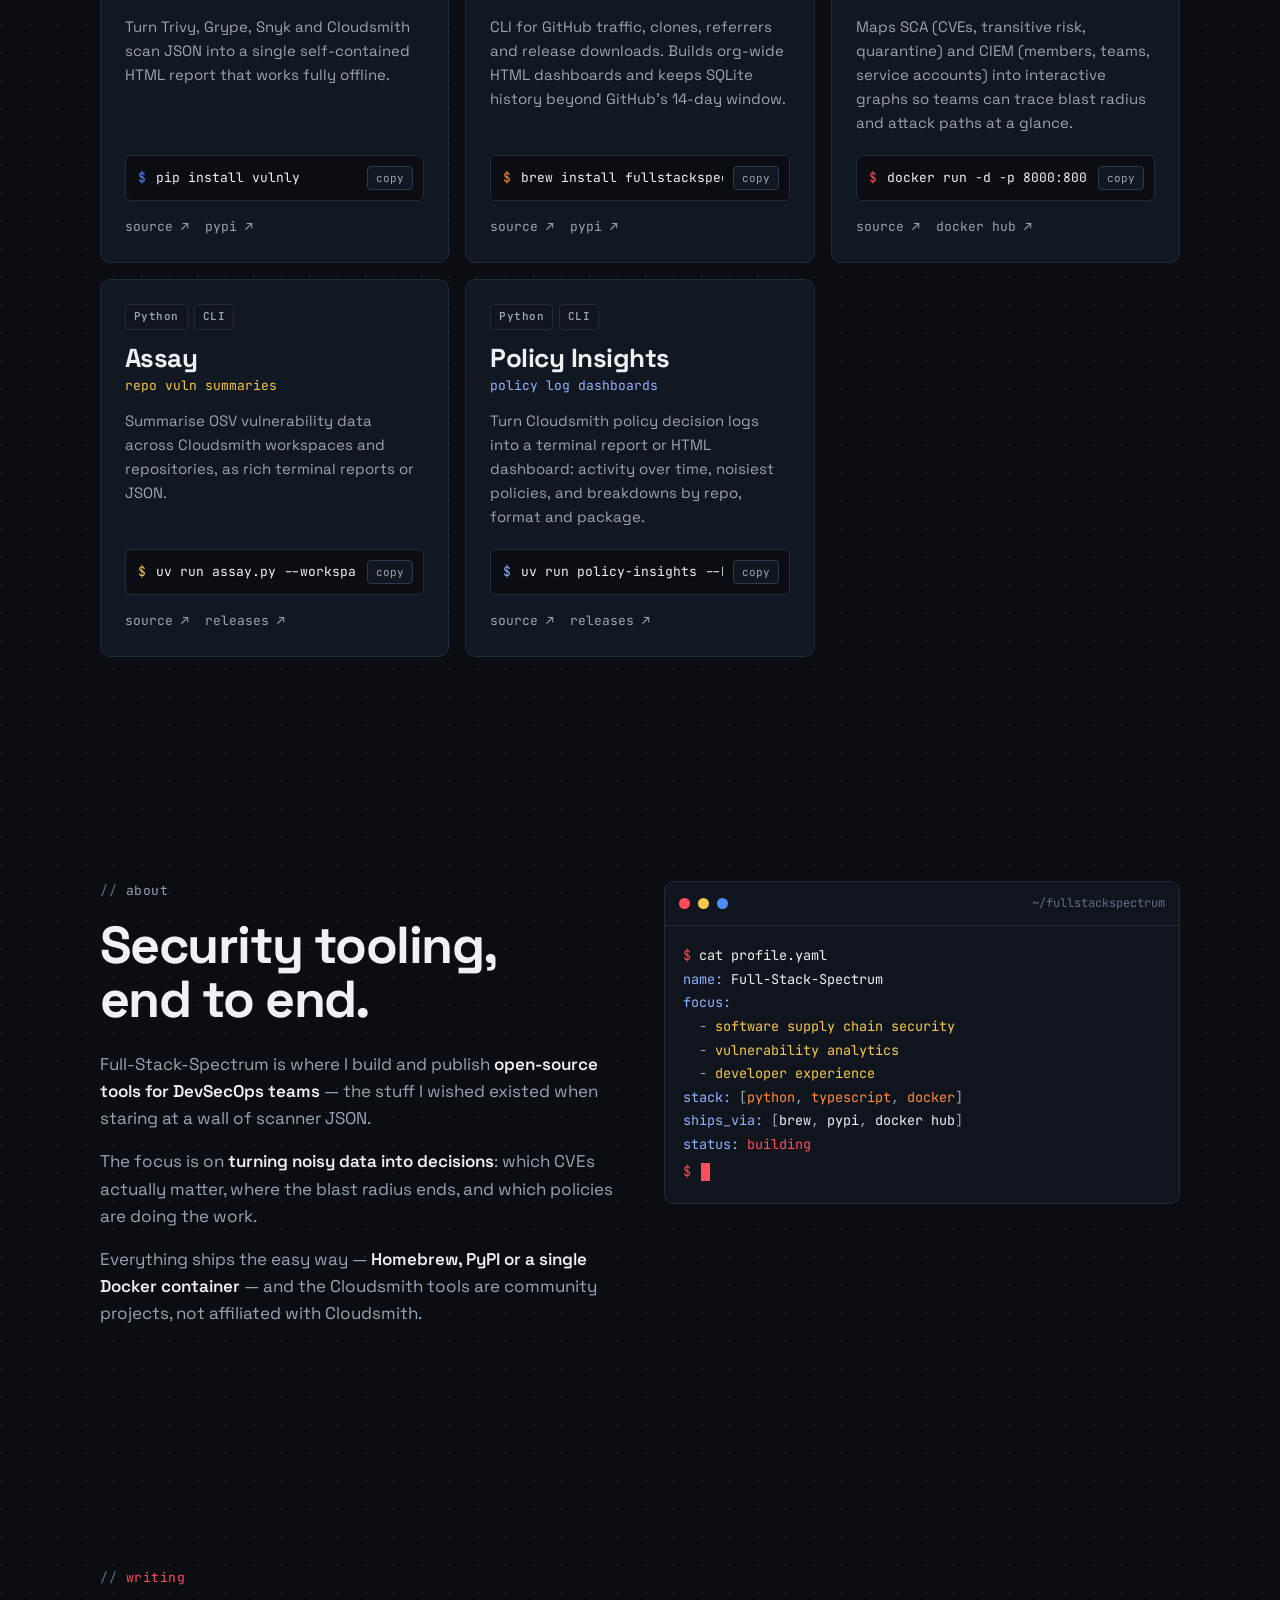
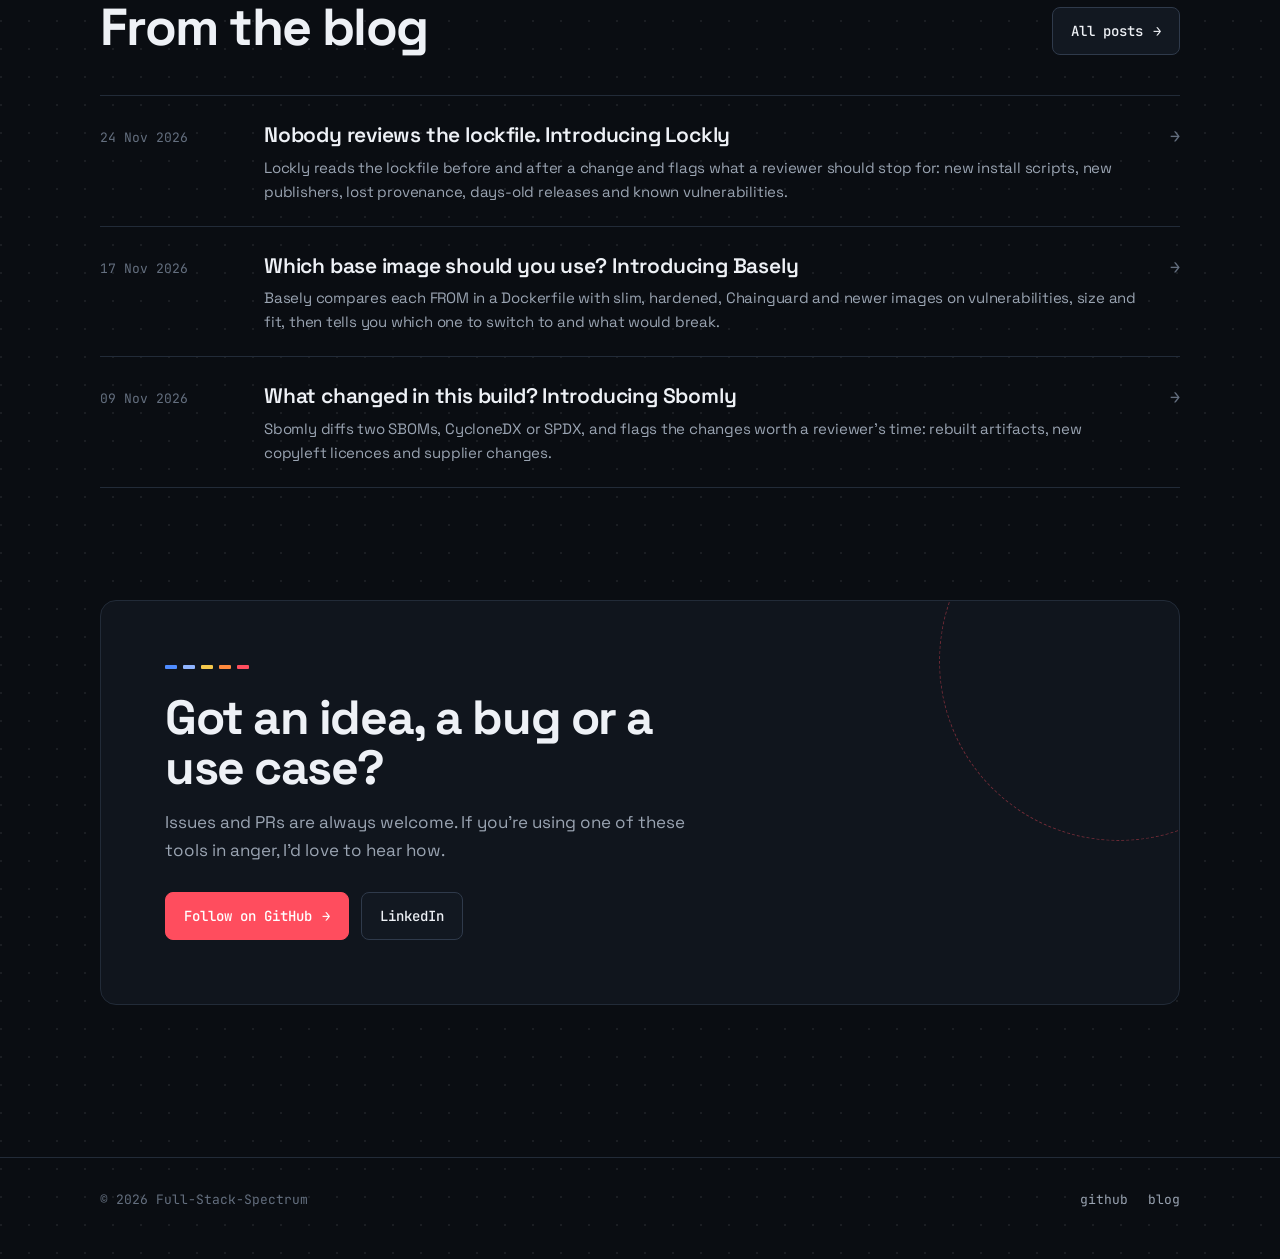
==== commit fce35acc: "Reword the hero lede around what the tools do Co-Authored-By: Claude Opus 5.5 <noreply@anthropic.com" ====
--- a/index.html
+++ b/index.html
@@ -53,7 +53,7 @@
       <div>
         <div class="spectrum" aria-hidden="true"><span></span><span></span><span></span><span></span><span></span></div>
         <h1>Full-Stack-<br>Spectrum</h1>
-        <p class="hero-lede">Open-source security &amp; developer tooling. Vulnerability reports, security graphs and analytics that turn raw scanner output into answers.<span class="cursor" aria-hidden="true"></span></p>
+        <p class="hero-lede">Open-source security &amp; developer tooling. Small tools that turn noisy supply chain data into decisions.<span class="cursor" aria-hidden="true"></span></p>
         <div class="hero-ctas">
           <a class="btn btn--primary" href="#projects">Explore projects <span class="arrow">→</span></a>
           <a class="btn" href="/blog/">Read the blog</a>
